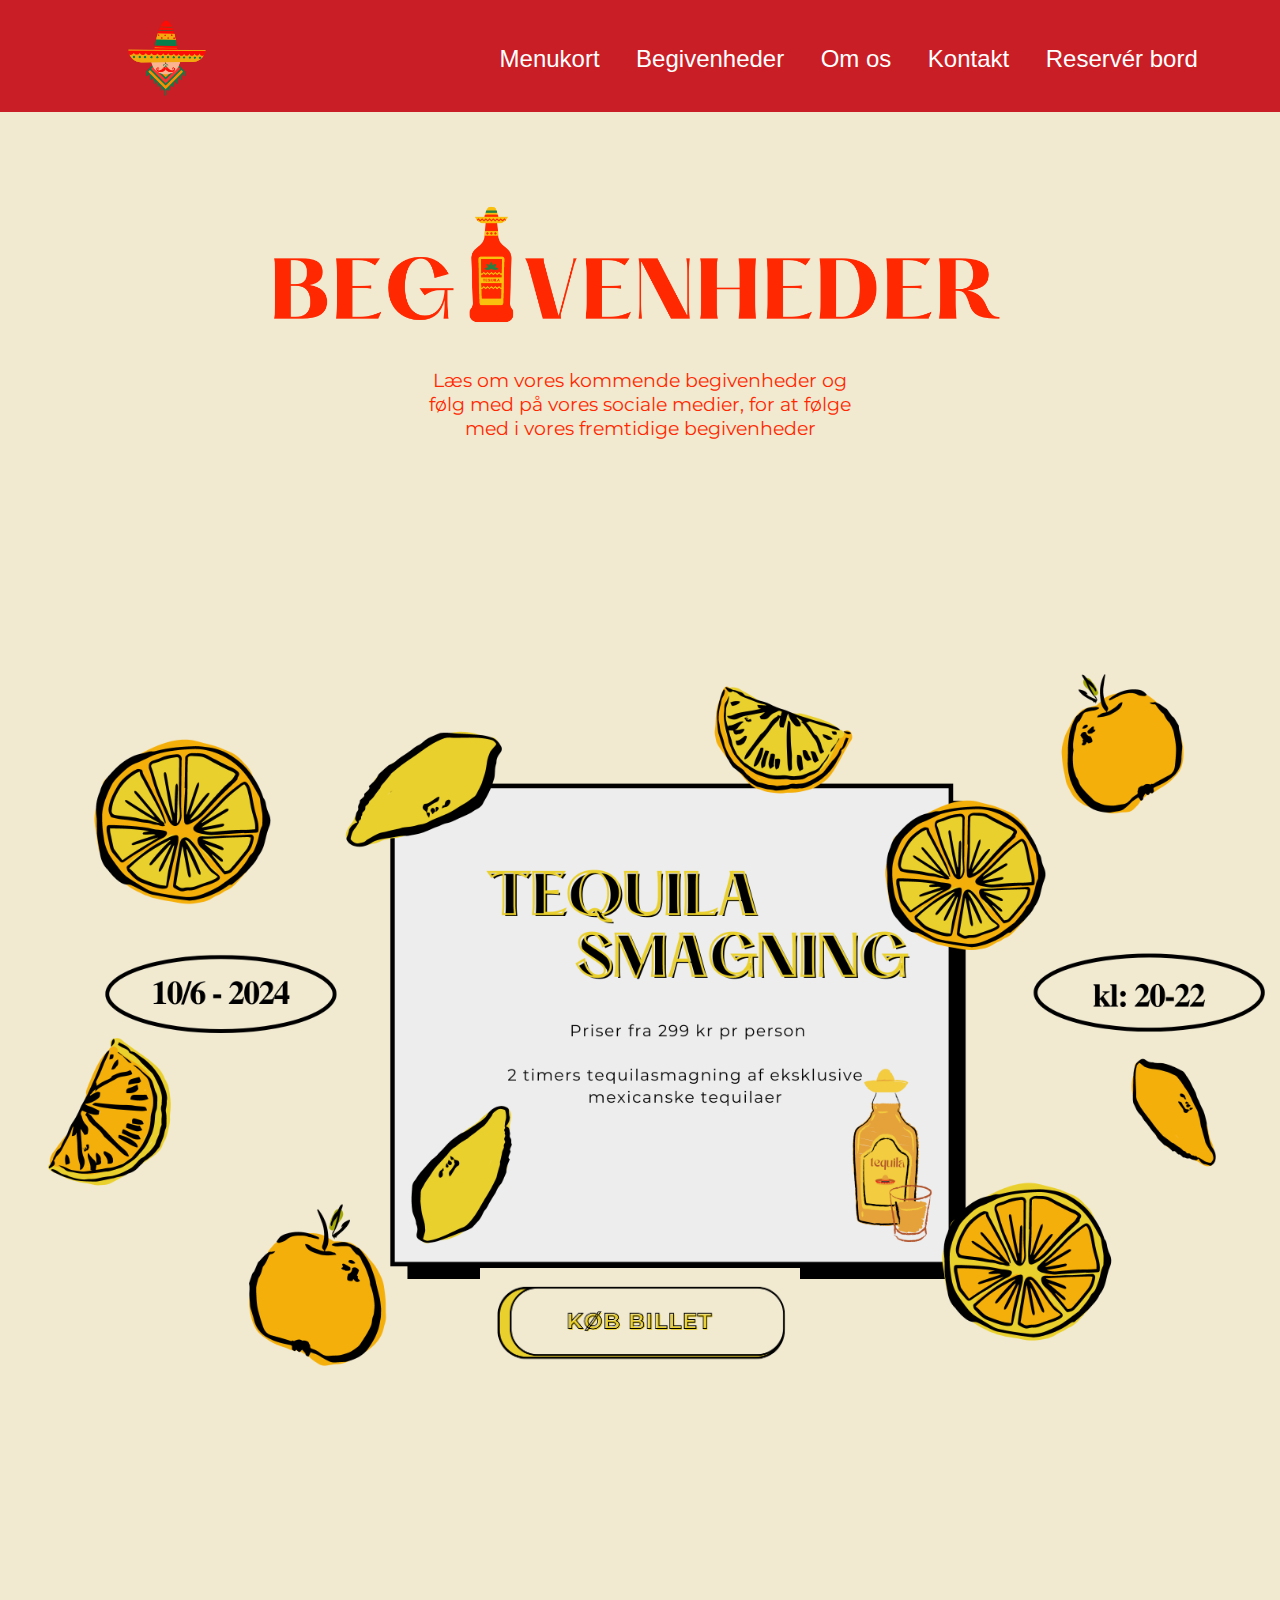
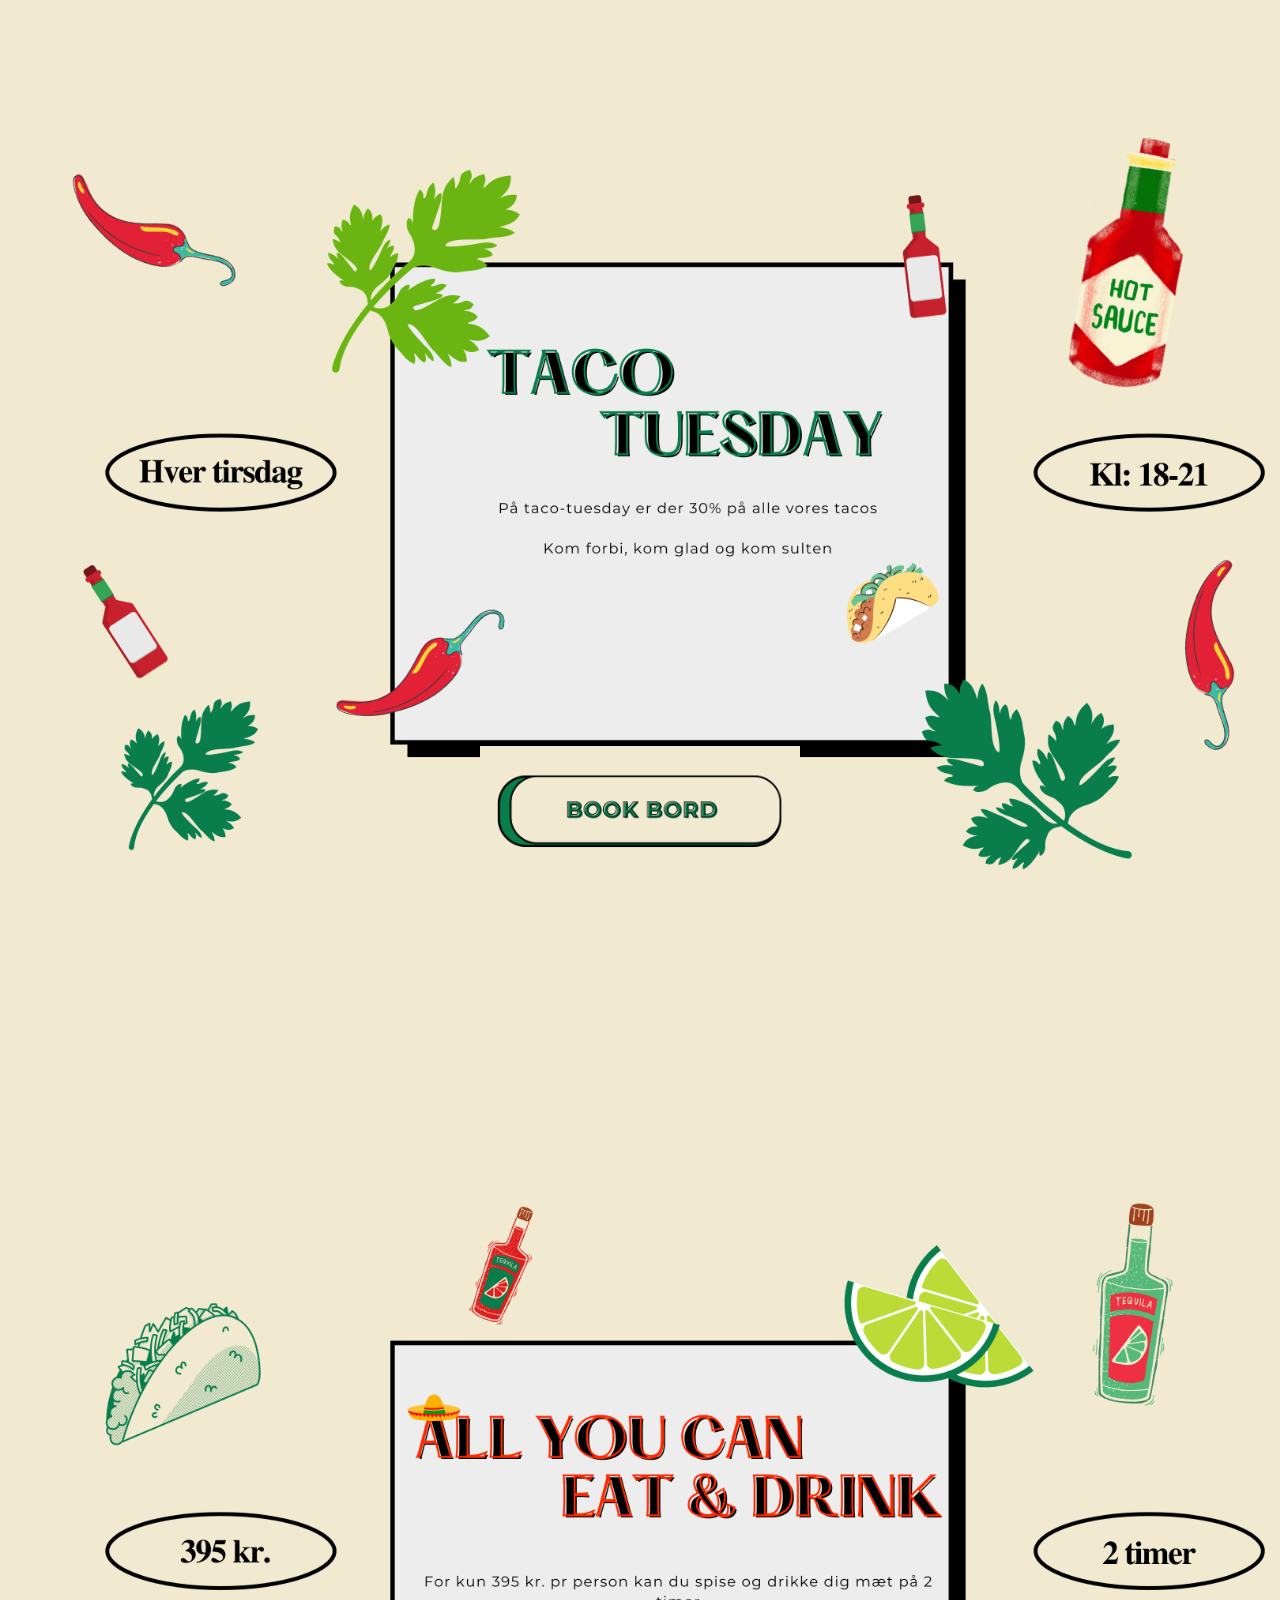
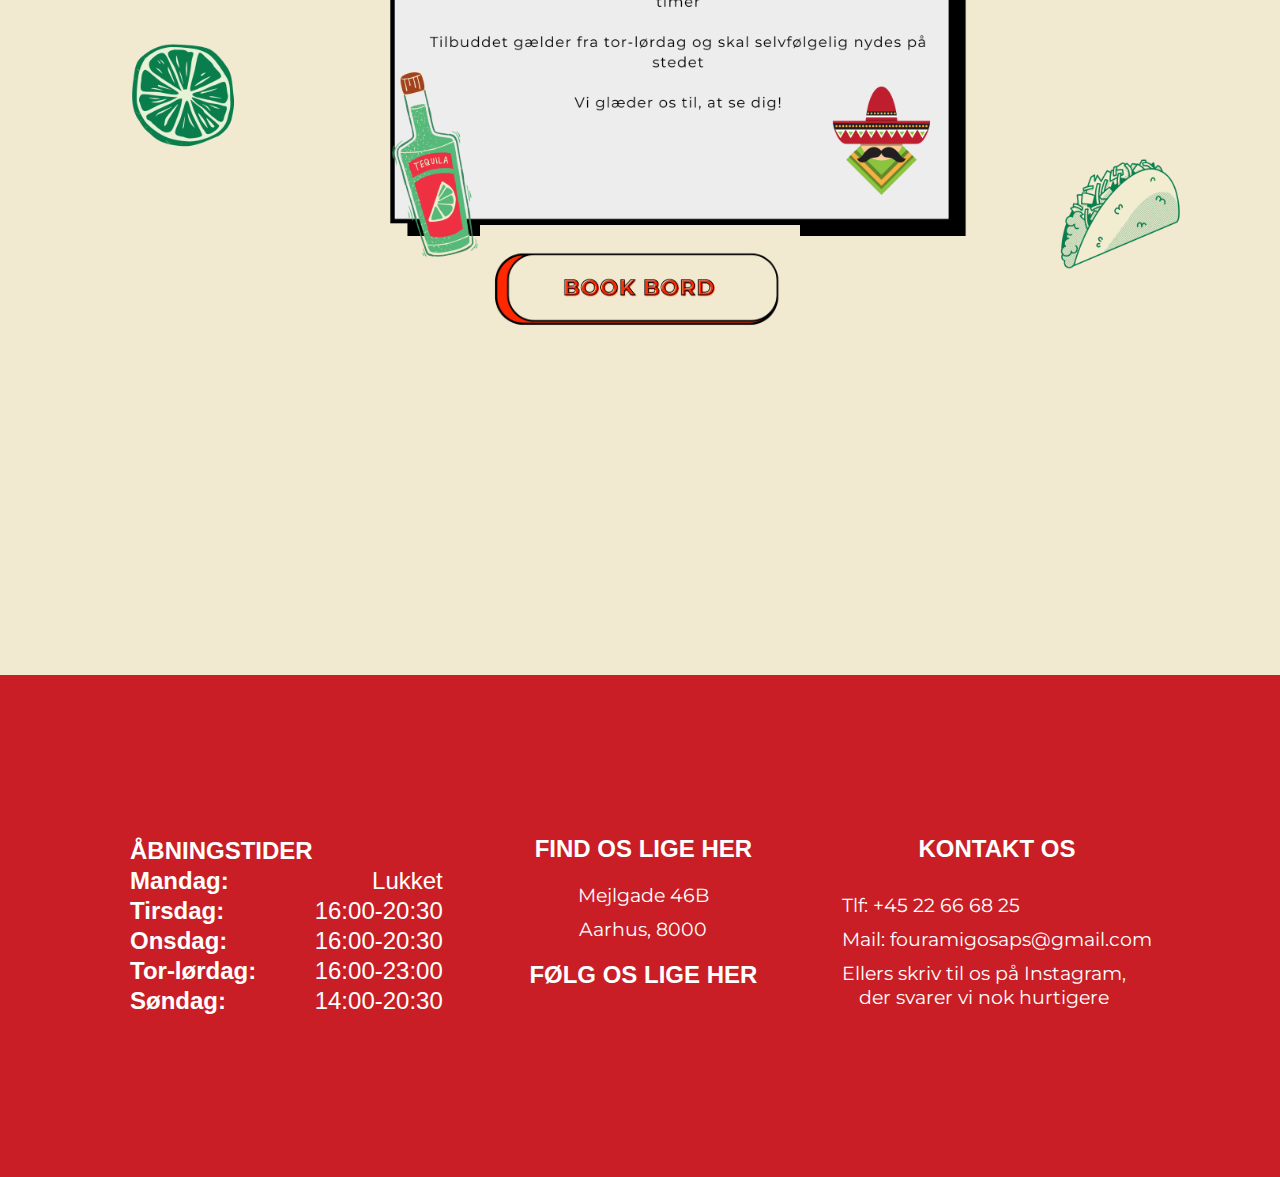
==== begivenheder.html @ 65863d52 "Om os" ====
<!DOCTYPE html>
<html lang="dk">
<head>
    <meta charset="UTF-8">
    <meta name="viewport" content="width=device-width, initial-scale=1.0">
    <title>Menukort</title>
    <link rel="preconnect" href="https://fonts.googleapis.com">
    <link rel="preconnect" href="https://fonts.gstatic.com" crossorigin>
    <link href="https://fonts.googleapis.com/css2?family=Montserrat:ital,wght@0,100..900;1,100..900&display=swap" rel="stylesheet">
    <link rel="stylesheet" href="https://cdnjs.cloudflare.com/ajax/libs/font-awesome/6.5.1/css/all.min.css" integrity="sha512-DTOQO9RWCH3ppGqcWaEA1BIZOC6xxalwEsw9c2QQeAIftl+Vegovlnee1c9QX4TctnWMn13TZye+giMm8e2LwA==" crossorigin="anonymous" referrerpolicy="no-referrer" />
    <link rel="stylesheet" href="css/style.css">
</head>
<body>
<header>
    <nav> 
        <a href="index.html" class="logo"><img src="img/elementer/logoamigo.webp" alt="logo"></a>
        <div class="menu">
            <ul>
                <li><a href="index.html">Hjem</a></li>
            <li><a href="menukort.html">Menukort</a></li>
            <li><a href="begivenheder.html">Begivenheder</a></li>
            <li><a href="omos.html">Om os</a></li>
            <li><a href="kontakt.html">Kontakt</a></li>
            <li><a href="reservérbord.html">Reservér bord</a></li>
            </ul>
        </div>
        <div class="ham-menu">
            <span></span>
            <span></span>
            <span></span>
        </div>
        <ul class="navbar-punkter">
            <li><a href="menukort.html">Menukort</a></li>
            <li><a href="begivenheder.html">Begivenheder</a></li>
            <li><a href="omos.html">Om os</a></li>
            <li><a href="menukort.html">Kontakt</a></li>
            <li><a href="reservérbord.html">Reservér bord</a></li>
        </ul>
    </nav>
</header>

<section>
    <img src="img/elementer/begivenhed.webp" alt="begivenheder" class="begivenheder">
    <h4>Læs om vores kommende begivenheder og følg med på vores sociale medier, for at følge med i vores fremtidige begivenheder</h4>
    <ul class="sociale-medier-begivenheder">
        <a href="#"><i class="fab fa-instagram"></i></a>
        <a href="#"><i class="fab fa-facebook"></i></a>
        <a href="#"><i class="fab fa-tiktok"></i></a>
    </ul>
    <figure class="events-boks">
    <img src="img/elementer/Four amigos/smagning.webp" alt="Tequila smagning" class="tequila-smagning">
    <a href="menukort.html">
        <img src="img/elementer/knapper/tequilaknap.png" alt="Tequila knap" class="tequila-knap">
    </a>
    <img src="img/elementer/Four amigos/tuesday.webp" alt="Taco tuesday" class="taco-tuesday">
    <a href="menukort.html">
        <img src="img/elementer/knapper/tacoknap.png" alt="Taco tuesday knap" class="taco-knap">
    </a>
    <img src="img/elementer/Four amigos/allyou.webp" alt="All you can eat" class="all-you-can-eat">
    <a href="menukort.html">
        <img src="img/elementer/knapper/eatknap.png" alt="All you can eat knap" class="eat-knap">
    </a>
    </figure>
    <script src="js/navbar.js"></script>
</section>
<footer>
    <table class="åbningstider">
        <th><h4 class="overskrift">ÅBNINGSTIDER</h4></th>
        <tr><th>Mandag:</th> <td>Lukket</td></tr>
        <tr><th>Tirsdag:</th> <td>16:00-20:30</td></tr>
        <tr><th>Onsdag:</th> <td>16:00-20:30</td></tr>
        <tr><th>Tor-lørdag:</th> <td>16:00-23:00</td></tr>
        <tr><th>Søndag:</th> <td>14:00-20:30</td></tr>
    </table>
    <div class="find-os-boks">
        <h4>FIND OS LIGE HER</h4>
        <ul>
            <li>Mejlgade 46B</li>
            <li>Aarhus, 8000</li>
        </ul>
        <h4 class="sociale-medier-h4">FØLG OS LIGE HER</h4>
        <ul class="sociale-medier">
            <a href="#"><i class="fab fa-instagram"></i></a>
            <a href="#"><i class="fab fa-facebook"></i></a>
            <a href="#"><i class="fab fa-tiktok"></i></a>
        </ul>
    </div>
    <div class="kontakt-boks">
        <h4>KONTAKT OS</h4>
        <ul class="kontakt">
            <li>Tlf: +45 22 66 68 25</li>
            <li>Mail: fouramigosaps@gmail.com</li>
            <li>Ellers skriv til os på Instagram,<br> der svarer vi nok hurtigere</li>
        </ul>
    </div>
</footer>
</body>
</html>
---- css/style.css ----
/* Grundregler i min css kode */
*{ 
    margin: 0;
    padding: 0;
    box-sizing: border-box;
    background-color: #f1ead1;
    font-family: sans-serif;
}

/* Styling af navbar */
/* Gør så navbaren kommer med ned på siden */
nav {
    position: fixed;
    top: 0;
    width: 100%;
    z-index: 1000;
    background-color: #c91e25;
    height: 7rem;
}
nav ul {
    display: flex;
    flex-direction: row;
    justify-content: flex-end;
    align-items: center;
    text-align: center;
    color: #ffffff;
    font-size: 1.5rem;
    padding-right: 5%;
    list-style-type: none;
    background-color: #c91e25;
}

/* Laver mellemrum mellem navpunkterne og sætter en effekt når man har sin mus på en af punkterne */
nav ul li {
    margin: 1.5%;
    margin-top: -2.5rem;
    cursor: pointer;
    background-color: #c91e25;
}

/* Fjerner streger under mine menupunkter, samt ændre farven på teksten */
nav ul li a {
    text-decoration: none;
    color: #ffffff;
    background-color: #c91e25;
}

/* Når man hover over navpunkterne bliver de større */ 
nav ul li:hover {
    transform: scale(1.2);
}

/* Fjerner streg under mit logo */
nav a {
    text-decoration: none;
}

/* Sætter billedet relativt så jeg kan rykke det på linje med min navbar */
nav a img {
    position: relative;
    top: 20px;
    margin-left: 10%;
    background-color: #c91e25;
    height: 5rem;
}

a.logo {
    background-color: #c91e25;
}

/* Gør så hamburger menuen ikke er synlig */
.ham-menu {
    display: none;
}

/* Gør så mine punkter i hamburgermenuen ikke er synlige */
.menu {
    display: none;
}

/* Menukort styling begynder her */ 
/* Main */
figure {
    display: flex;
    justify-content: center;
    align-items: center;
    text-align: center;
    padding-top: 10rem;
}

figure img {
    height: 15rem;
}

main {
    padding-bottom: 15rem;
}

main h3 {
    color: #ff2800;
    font-weight: bold;
    display: flex;
    align-items: center;
    text-align: center;
    justify-content: center;
    font-size: 1.5rem;  
    margin-top: 5rem;  
    font-family: "Montserrat", sans-serif;
}

main ul {
    display: flex;
    flex-direction: column;
    align-items: stretch;
    justify-content: center;
    text-align: center;
    list-style-type: none;
    color: #ff2800;
    margin-top: 1.25rem;
    font-size: 1.2rem;
    font-family: "Montserrat", sans-serif;
}

main ul li {
    margin-top: 1.25rem;
}

main h4 {
    color: #ff2800;
    display: flex;
    align-items: center;
    text-align: center;
    justify-content: center;
    font-size: 1.2rem;  
    width: 24%;
    margin-left: 38%;
    margin-right: 38%;
    margin-top: 2rem;
    font-family: "Montserrat", sans-serif;
    font-weight: normal;
}

li {
    font-family: "Montserrat", sans-serif;
}

.taco-hat {
    margin-top: -5rem;
}
.taco-hat img {
    height: 10rem;
}


/* Styling af begivenhed */ 

section {
    display: flex;
    flex-direction: column;
    justify-content: center;
    align-items: center;
    text-align: center;
    padding-top: 10rem;
}

.events-boks {
    display: flex;
    flex-direction: column;
}
section img {
    height: 15rem;
}

section figure img {
    height: auto;
    width: 100%;
}

.taco-tuesday {
    padding-top: 20rem;
}

.all-you-can-eat {
    padding-top: 20rem;
    padding-bottom: 10rem;
}

section h4 {
    color: #ff2800;
    display: flex;
    align-items: center;
    text-align: center;
    justify-content: center;
    font-size: 1.2rem;  
    width: 34%;
    margin-left: 33%;
    margin-right: 33%;
    margin-top: -2rem;
    font-family: "Montserrat", sans-serif;
    font-weight: normal;
}

.sociale-medier-begivenheder {
    display: flex;
    flex-direction: row;
    justify-content: space-evenly;
}

.sociale-medier-begivenheder i {
    font-size: 2rem;
    cursor: pointer;
    background-color: #f1ead1;
    margin: 1rem;
    color: #c91e25;
}

.sociale-medier-begivenheder i:hover {
    transform: scale(1.5);
}

.sociale-medier-h4 {
    margin-top: 20px;
}

img.tequila-knap {
    display: flex;
    justify-content: center;
    align-items: center;
    text-align: center;
    transition: 0.3s ease;
    width: 25vw;
    margin-top: -8rem;
}

img.tequila-knap:hover {
    transform: scale(1.1)
}

img.taco-knap {
    display: flex;
    justify-content: center;
    align-items: center;
    text-align: center;
    transition: 0.3s ease;
    width: 25vw;
    margin-top: -8rem;
}

img.taco-knap:hover {
    transform: scale(1.1)
}

img.eat-knap {  
    display: flex;
    justify-content: center;
    align-items: center;
    text-align: center;
    transition: 0.3s ease;
    width: 25vw;
    margin-top: -18rem;
    margin-bottom: 20rem;
}

img.eat-knap:hover {
    transform: scale(1.1)
}

/* Styling af Om os */ 

.om-os-billeder {
    display: flex;
    flex-direction: column;
    justify-content: center;
    align-items: center;
    text-align: center;
}

img.om-os-billeder {
    margin-top: 20rem;
    height: 15rem;
}

.personerne {
    padding-top: 5rem;
    width: 100%;
    height: auto;
}

.boks1-container {
    display: flex;
    align-items: flex-start;
    margin-left: 20%;
    margin-right: 20%;
    padding-top: 20rem;
    padding-bottom: 5rem;
}

.benjamin-illustration {
    width: 20rem;
    margin-right: 30%;
}

.content-right {
    display: flex;
    flex-direction: column;
}

.boks1 {
    display: flex;
    align-items: center;
    gap: 1rem;
}

.boks1 img {
    width: 5rem;
}

.tekst-under {
    margin-top: 10px;
}

.boks1-container h3 {
        color: #ff2800;
        font-weight: bold;
        font-size: 1.5rem;  
        font-family: "Montserrat", sans-serif;
}

.boks1-container p {
        color: #ff2800;
        font-size: 1.2rem;  
        font-family: "Montserrat", sans-serif;
        font-weight: normal;
}

.boks2-container {
    display: flex;
    align-items: flex-start;
    margin-left: 20%;
    margin-right: 20%;
    padding-top: 10rem;
    padding-bottom: 5rem;
}

.nikolaj-illustration {
    width: 20rem;
}

.content-left {
    display: flex;
    flex-direction: column;
}

.boks2 {
    display: flex;
    align-items: center;
    gap: 1rem;
}

.boks2 img {
    width: 5rem;
}

.tekst-under2 {
    margin-top: 10px;

}

.boks2-container h3 {
        color: #ff2800;
        font-weight: bold;
        font-size: 1.5rem;  
        font-family: "Montserrat", sans-serif;
}

.boks2-container p {
        color: #ff2800;
        font-size: 1.2rem;  
        font-family: "Montserrat", sans-serif;
        font-weight: normal;
}

.boks3-container {
    display: flex;
    align-items: flex-start;
    margin-left: 20%;
    margin-right: 20%;
    padding-top: 10rem;
    padding-bottom: 5rem;
}

.william-illustration {
    width: 20rem;
    margin-right: 30%;
}

.content-right {
    display: flex;
    flex-direction: column;
}

.boks3 {
    display: flex;
    align-items: center;
    gap: 1rem;
}

.boks3 img {
    width: 5rem;
}

.tekst-under2 {
    margin-top: 10px;
}

.boks3-container h3 {
        color: #ff2800;
        font-weight: bold;
        font-size: 1.5rem;  
        font-family: "Montserrat", sans-serif;
}

.boks3-container p {
        color: #ff2800;
        font-size: 1.2rem;  
        font-family: "Montserrat", sans-serif;
        font-weight: normal;
}



/* Styling af footer */ 
footer {
    background-color: #c91e25;
    display: flex;
    flex-direction: row;
    justify-content: space-between;
    align-items: top;
    text-align: center;
    color: #ffffff;
    font-family: "Montserrat", sans-serif;
    padding-top: 10rem;
    padding-bottom: 10rem;
}

footer h4 {
    font-size: 1.5rem;
    background-color: #c91e25;
}

footer ul {
    font-size: 1.2rem;
    margin-top: 20px;
    background-color: #c91e25;
}

footer ul li {
    margin-top: 10px;
    list-style-type: none;
    background-color: #c91e25;
}

.sociale-medier {
    display: flex;
    flex-direction: row;
    justify-content: space-evenly;
}

.sociale-medier i {
    font-size: 2rem;
    cursor: pointer;
    background-color: #c91e25;
    color: #ffffff;
}

.sociale-medier i:hover {
    transform: scale(1.5);
}

.sociale-medier-h4 {
    margin-top: 20px;
}

.kontakt {
    display: flex;
    flex-direction: column;
    align-items: start;
}

.åbningstider table {
    display: flex;
    justify-content: center;
    align-items: center;
    flex-direction: column;
    width: 50%;
}


.åbningstider th {
    text-align: left;
    font-size: 1.5rem;
    background-color: #c91e25;
}

.åbningstider td {
    text-align: right;
    font-size: 1.5rem;
    background-color: #c91e25;
}

table.åbningstider {
    background-color: #c91e25;
    margin-left: 10%;
}

div.kontakt-boks {
    background-color: #c91e25;
    margin-right: 10%;
}

div.find-os-boks {
    background-color: #c91e25;
}



/* Breakpoint for skærmstørrelse. Som har målene 395px til 1024px */ 
/* Dermed gælder disse ændringer kun indenfor målene 395px til 1024px */ 
@media screen and (min-width: 395px) and (max-width: 1024px) {
    /* Styling af navbar */ 

    /* Gør så mine oprindelig navbar punkter forsvinder */
    .navbar-punkter {
        display: none;
    }

    /* Gør min hamburger menu synlig i mindre skærmstørrelse */
    .ham-menu {
        display: block;
    }
    
    /* Får mine andre navbar punkter frem */
    .menu {
        display: block;
    }

    /* Sætter punkterne i min hamburger menu til display flex */
    nav ul {
        display: flex;
        flex-direction: column;
        justify-content: center;
        align-items: center;
        text-align: center;
        margin-top: 100px;
    }

    /* Styling af punkterne i min navbar */
    nav ul li {
        background-color: #f1ead1;
        margin-top: 30px;
        color: #c91e25;
    }

    /* Styling af boksen der kommer ind */ 
    .menu {
        background-color: #c91e25;
        height: 100vh;
        width: 100%;
        max-width: 1024px;
        position: fixed;
        right: -1024px;
        font-size: 3rem;
        transition: .3s ease;
    }
    
    .menu.active {
        right: 0;
    }
    
    /* Styling af stregerne i min hamburger-menu */
    .ham-menu {
        height: 3rem;
        width: 3rem;
        margin-left: 85%;
        position: relative;
        background-color: #c91e25;
        margin-top: -3rem;
    }
    

    .ham-menu span {
        height: 5px;
        width: 100%;
        background-color: #ffffff;
        border-radius: 25px;
        position: absolute;
        top: 50%;
        left: 50%;
        transform: translate(-50%, -50%);
        transition: .3s ease;
    }
    
    /* Styling af min øverste streg */
    .ham-menu span:nth-child(1) {
        top: 25%;
    }
    /* Styling af nederste streg */
    .ham-menu span:nth-child(3) {
        top: 75%;
    }
    
    /* Sætter effekt på min øverste så den roterer når der bliver klikket på burgermenuen */
    .ham-menu.active span:nth-child(1) {
        top: 50%;
        transform: translate(-50%, -50%) rotate(45deg);
    }

    /* Fjerner min streg 2 når burgermenuen bliver klikket på */
    .ham-menu.active span:nth-child(2) {
        opacity: 0;
    }

    /* Sætter effekt på min øverste så den roterer når der bliver klikket på burgermenuen */
    .ham-menu.active span:nth-child(3) {
        top: 50%;
        transform: translate(-50%, -50%) rotate(-45deg);
    }

    /* Styling af main */ 

    main h4 {
        color: #ff2800;
        display: flex;
        align-items: center;
        text-align: center;
        justify-content: center;
        font-size: 1.2rem;  
        width: 85%;
        margin-left: 10%;
        margin-right: 10%;
        margin-top: 2rem;
    }

    /* Styling af begivenheder */ 
    img.tequila-knap {
        display: flex;
        justify-content: center;
        align-items: center;
        text-align: center;
        transition: 0.3s ease;
        width: 30vw;
        margin-top: -1.5rem
    }

    img.taco-knap {
        display: flex;
        justify-content: center;
        align-items: center;
        text-align: center;
        transition: 0.3s ease;
        width: 30vw;
        margin-top: -1.5rem;
    }

    img.eat-knap {  
        display: flex;
        justify-content: center;
        align-items: center;
        text-align: center;
        transition: 0.3s ease;
        width: 30vw;
        margin-top: -11.5rem;
        margin-bottom: 10rem;
    }


    /* Styling af Om os */
    .boks1-container {
        flex-direction: column;
        align-items: center;
    }

    .benjamin-illustration {
        margin-right: 0;
    }

    .content-right {
        align-items: center;
        text-align: center;
    }

    .boks1-container p {
        width: 100%;
    }





    .boks2-container {
        flex-direction: column-reverse;
        align-items: center;
    }

    .nikolaj-illustration {
        margin-right: 0;
    }

    .content-left {
        align-items: center;
        text-align: center;
    }

    .boks2-container p {
        width: 100%;
    }

    /* Styling af footer */ 
    /* Sætter mine footer i flex direction column fremfor row. Så de bliver vidst nedad */
    footer {
        display: flex;
        flex-direction: column;
        justify-content: center;
        text-align: center;
        align-items: center;
        width: 100%;
    }

    footer ul {
        margin-top: 0.8rem;
    }

    footer ul li {
        margin-top: 0.8rem;
    }

    footer h4 {
        margin-top: 5rem;
    }
}

@media screen and (min-width: 425px) and (max-width: 768px) {
    section img {
        height: 6rem;
    }
}


@media screen and (min-width: 395px) and (max-width: 425px) {


    figure img {
        height: 10rem;
    }

    section img {
        height: 7rem;
    }

    section h4 {
        width: 85%;
        margin-left: 10%;
        margin-right: 10%;
    }

    /* Styling af om os */
    .om-os-overskrift {
        height: 8rem;
    }

    .benjamin-illustration {
        height: 15rem;
        width: auto;
    }

    .nikolaj-illustration {
        height: 15rem;
        width: auto;
    }

    .william-illustration {
        height: 15rem;
        width: auto;
    }
}
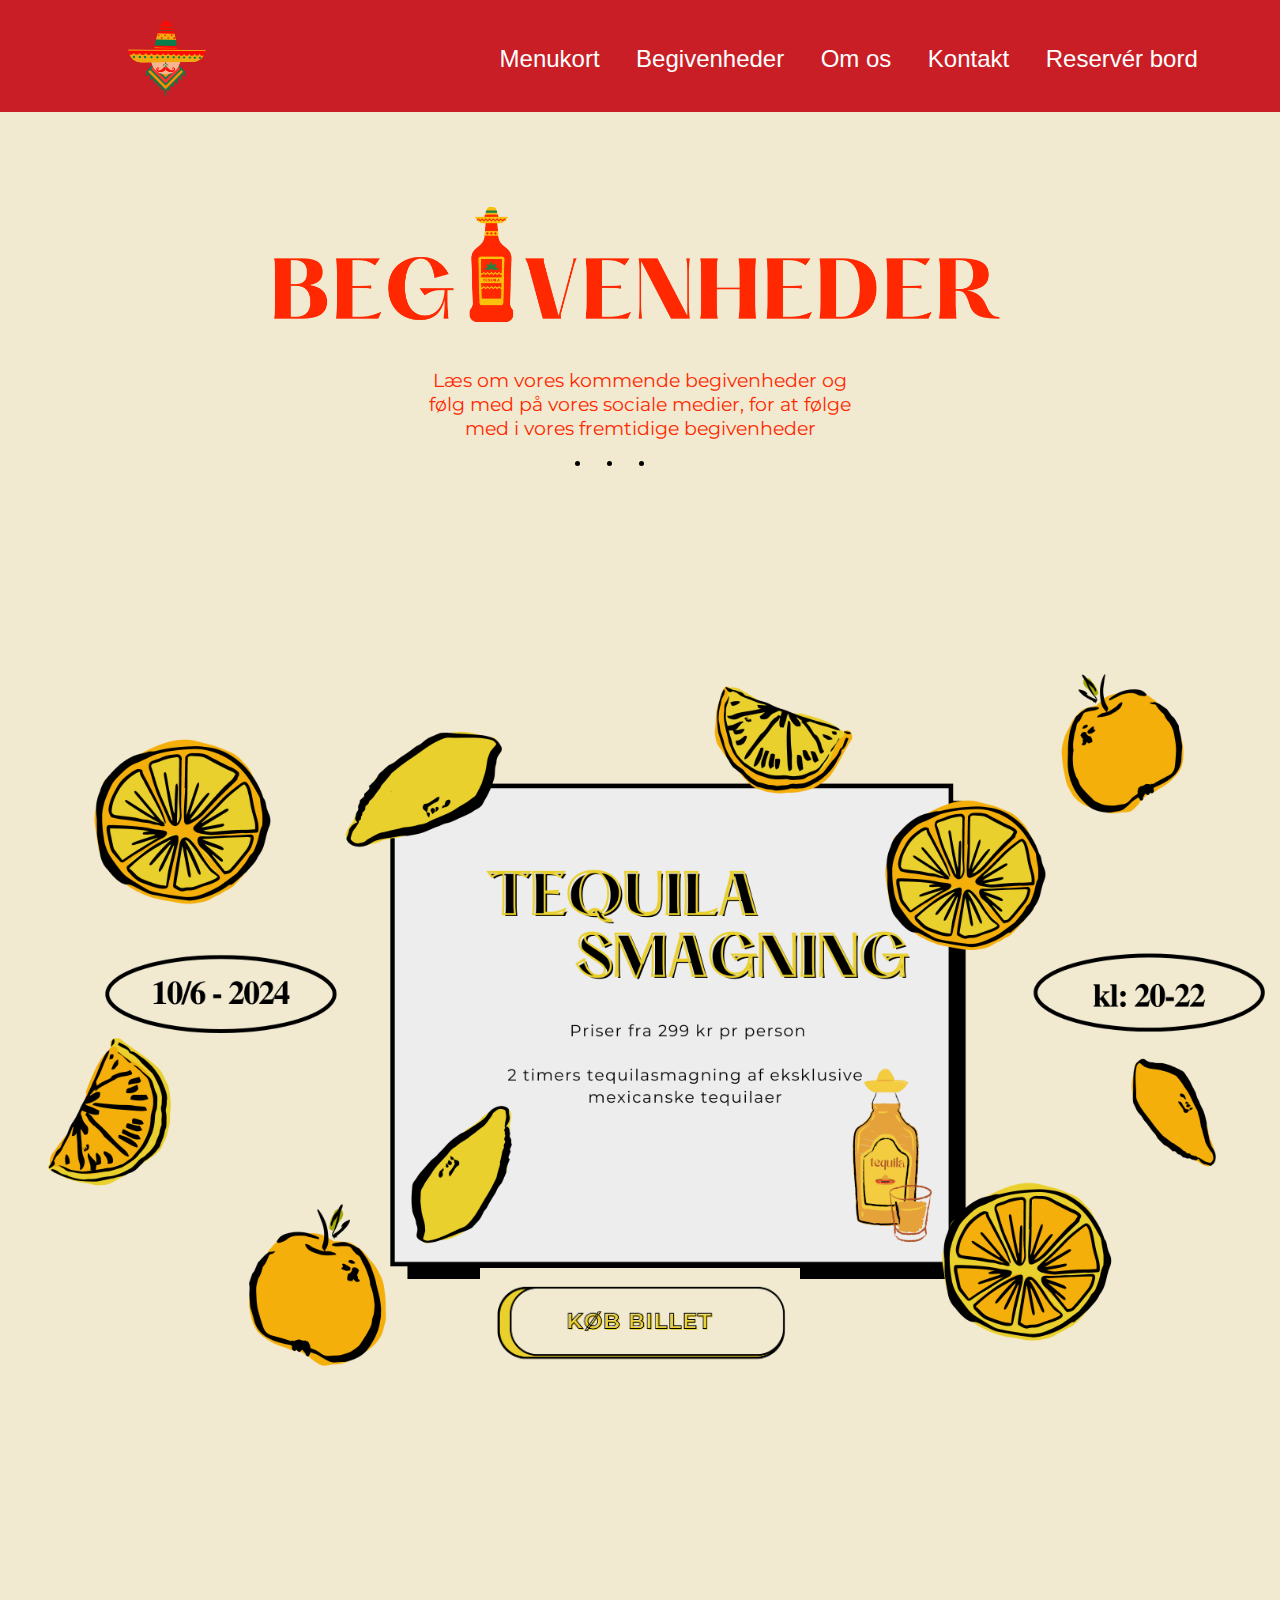
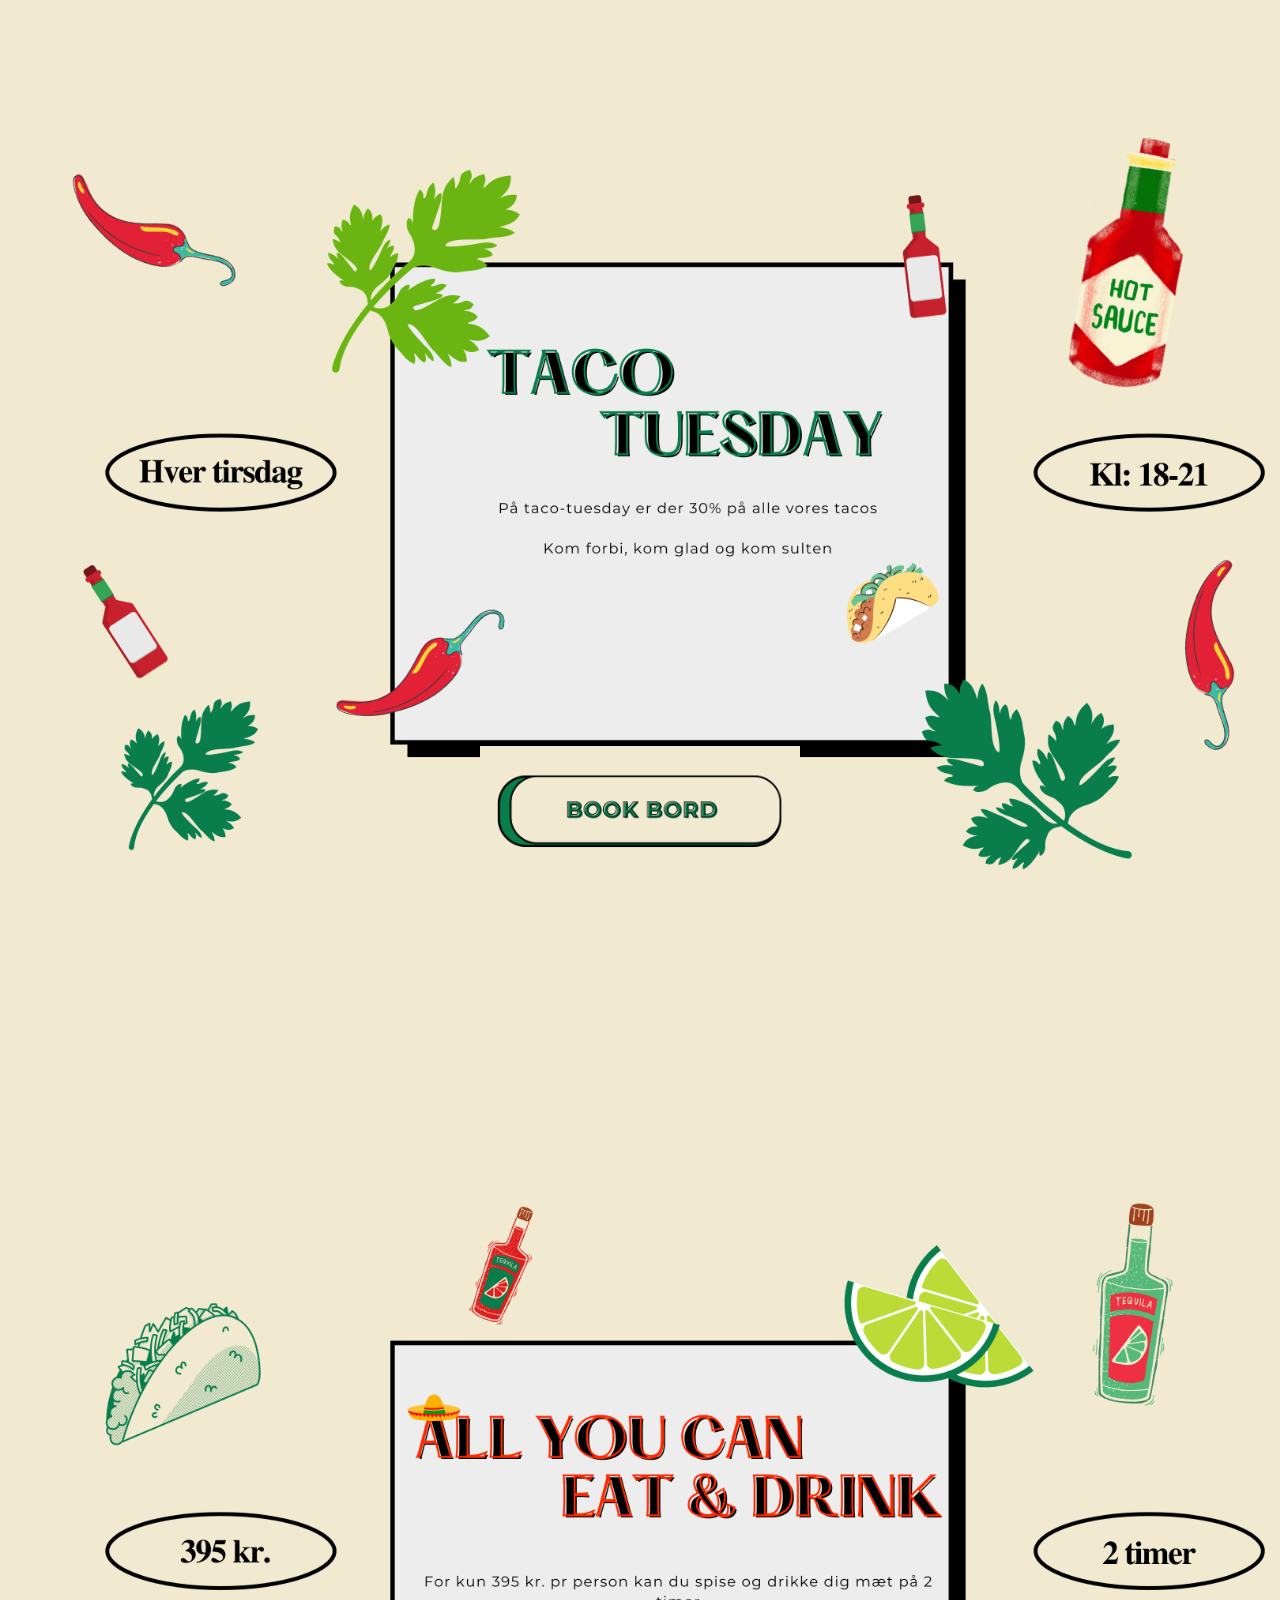
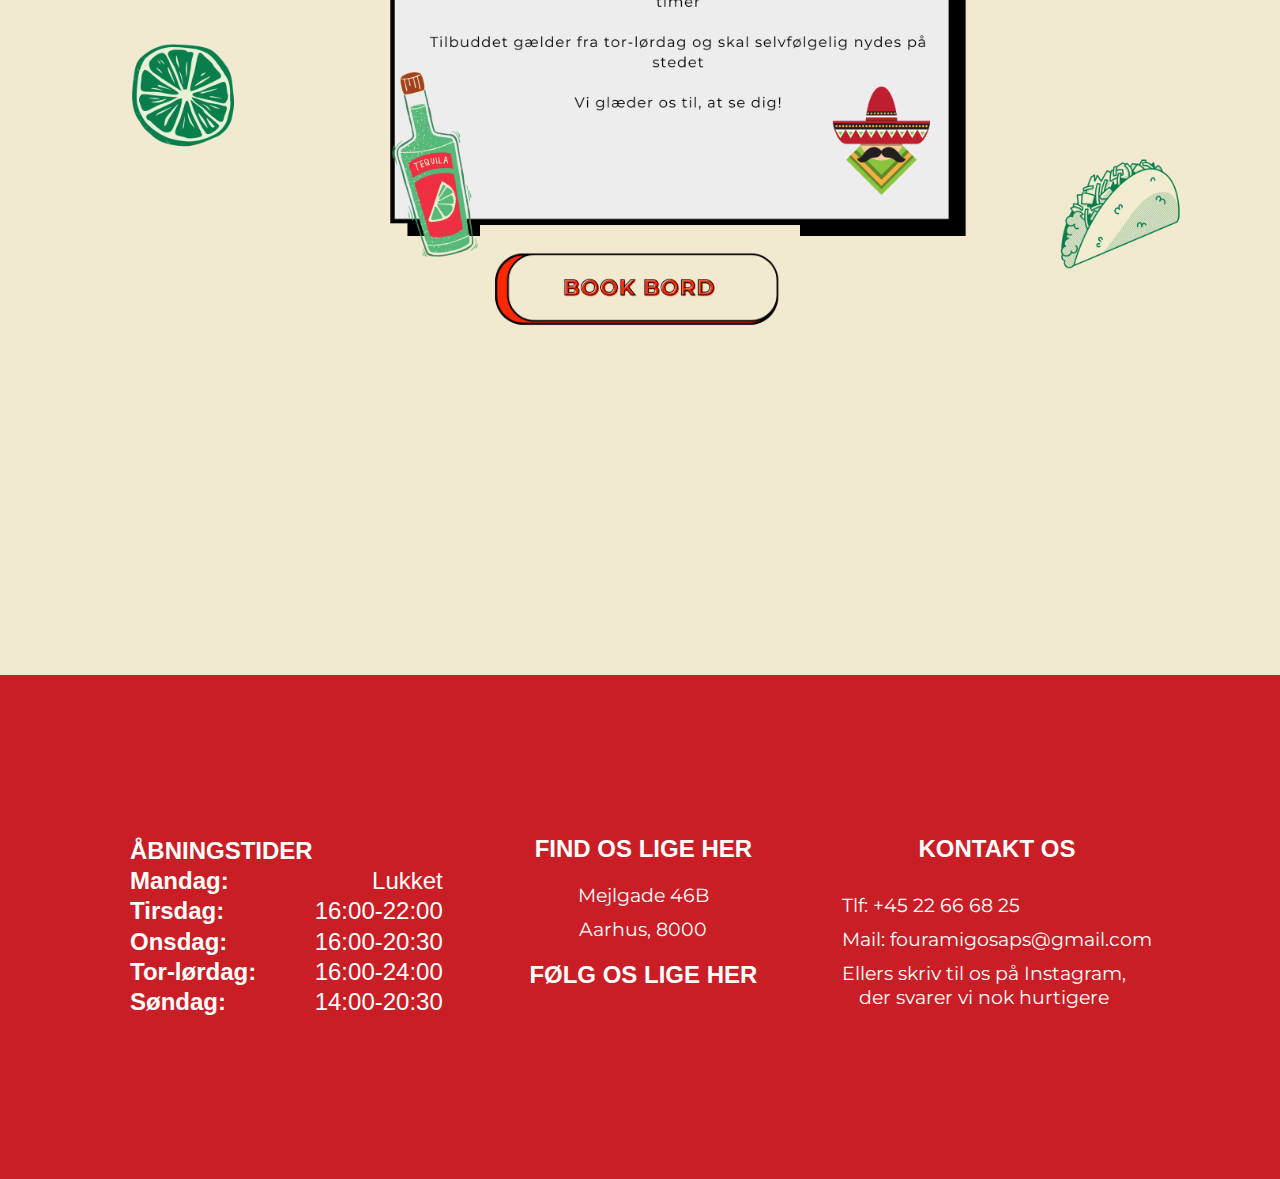
==== commit de231dd0: "Notater" ====
--- a/begivenheder.html
+++ b/begivenheder.html
@@ -1,5 +1,5 @@
 <!DOCTYPE html>
-<html lang="dk">
+<html lang="da">
 <head>
     <meta charset="UTF-8">
     <meta name="viewport" content="width=device-width, initial-scale=1.0">
@@ -20,7 +20,7 @@
             <li><a href="menukort.html">Menukort</a></li>
             <li><a href="begivenheder.html">Begivenheder</a></li>
             <li><a href="omos.html">Om os</a></li>
-            <li><a href="kontakt.html">Kontakt</a></li>
+            <li><a href="#kontakt">Kontakt</a></li>
             <li><a href="reservérbord.html">Reservér bord</a></li>
             </ul>
         </div>
@@ -33,7 +33,7 @@
             <li><a href="menukort.html">Menukort</a></li>
             <li><a href="begivenheder.html">Begivenheder</a></li>
             <li><a href="omos.html">Om os</a></li>
-            <li><a href="menukort.html">Kontakt</a></li>
+            <li><a href="#kontakt">Kontakt</a></li>
             <li><a href="reservérbord.html">Reservér bord</a></li>
         </ul>
     </nav>
@@ -43,33 +43,35 @@
     <img src="img/elementer/begivenhed.webp" alt="begivenheder" class="begivenheder">
     <h4>Læs om vores kommende begivenheder og følg med på vores sociale medier, for at følge med i vores fremtidige begivenheder</h4>
     <ul class="sociale-medier-begivenheder">
-        <a href="#"><i class="fab fa-instagram"></i></a>
-        <a href="#"><i class="fab fa-facebook"></i></a>
-        <a href="#"><i class="fab fa-tiktok"></i></a>
+        <li><a href="#"><i class="fab fa-instagram"></i></a></li>
+        <li><a href="#"><i class="fab fa-facebook"></i></a></li>
+        <li><a href="#"><i class="fab fa-tiktok"></i></a></li>
     </ul>
     <figure class="events-boks">
-    <img src="img/elementer/Four amigos/smagning.webp" alt="Tequila smagning" class="tequila-smagning">
+    <img src="img/begivenheder/smagning.webp" alt="Tequila smagning" class="tequila-smagning">
     <a href="menukort.html">
-        <img src="img/elementer/knapper/tequilaknap.png" alt="Tequila knap" class="tequila-knap">
+        <img src="img/knapper/tequilaknap.png" alt="Tequila knap" class="tequila-knap">
     </a>
-    <img src="img/elementer/Four amigos/tuesday.webp" alt="Taco tuesday" class="taco-tuesday">
+    <img src="img/begivenheder/tuesday.webp" alt="Taco tuesday" class="taco-tuesday">
     <a href="menukort.html">
-        <img src="img/elementer/knapper/tacoknap.png" alt="Taco tuesday knap" class="taco-knap">
+        <img src="img/knapper/tacoknap.png" alt="Taco tuesday knap" class="taco-knap">
     </a>
-    <img src="img/elementer/Four amigos/allyou.webp" alt="All you can eat" class="all-you-can-eat">
+    <img src="img/begivenheder/allyou.webp" alt="All you can eat" class="all-you-can-eat">
     <a href="menukort.html">
-        <img src="img/elementer/knapper/eatknap.png" alt="All you can eat knap" class="eat-knap">
+        <img src="img/knapper/eatknap.png" alt="All you can eat knap" class="eat-knap">
     </a>
     </figure>
     <script src="js/navbar.js"></script>
 </section>
-<footer>
+<footer id="kontakt">
     <table class="åbningstider">
-        <th><h4 class="overskrift">ÅBNINGSTIDER</h4></th>
+        <tr>
+        <th class="overskrift">ÅBNINGSTIDER</th>
+        </tr>
         <tr><th>Mandag:</th> <td>Lukket</td></tr>
-        <tr><th>Tirsdag:</th> <td>16:00-20:30</td></tr>
+        <tr><th>Tirsdag:</th> <td>16:00-22:00</td></tr>
         <tr><th>Onsdag:</th> <td>16:00-20:30</td></tr>
-        <tr><th>Tor-lørdag:</th> <td>16:00-23:00</td></tr>
+        <tr><th>Tor-lørdag:</th> <td>16:00-24:00</td></tr>
         <tr><th>Søndag:</th> <td>14:00-20:30</td></tr>
     </table>
     <div class="find-os-boks">
@@ -80,9 +82,9 @@
         </ul>
         <h4 class="sociale-medier-h4">FØLG OS LIGE HER</h4>
         <ul class="sociale-medier">
-            <a href="#"><i class="fab fa-instagram"></i></a>
-            <a href="#"><i class="fab fa-facebook"></i></a>
-            <a href="#"><i class="fab fa-tiktok"></i></a>
+           <li><a href="#"><i class="fab fa-instagram"></i></a></li>
+            <li><a href="#"><i class="fab fa-facebook"></i></a></li>
+            <li><a href="#"><i class="fab fa-tiktok"></i></a></li>
         </ul>
     </div>
     <div class="kontakt-boks">
--- a/css/style.css
+++ b/css/style.css
@@ -17,6 +17,8 @@
     background-color: #c91e25;
     height: 7rem;
 }
+
+/* Sætter mine nav ul i display flex, samt row */ 
 nav ul {
     display: flex;
     flex-direction: row;
@@ -88,14 +90,17 @@
     padding-top: 10rem;
 }
 
+/* Ændre Menukort billede størrelse */ 
 figure img {
     height: 15rem;
 }
 
+/* Sætter padding-bottom så der kommer mellemrum mellem tingene */ 
 main {
     padding-bottom: 15rem;
 }
 
+/* Styler mine main h3, samt sætter dem i display flex */ 
 main h3 {
     color: #ff2800;
     font-weight: bold;
@@ -108,6 +113,7 @@
     font-family: "Montserrat", sans-serif;
 }
 
+/* Styler mine main ul, samt sætter dem i display flex */ 
 main ul {
     display: flex;
     flex-direction: column;
@@ -121,10 +127,13 @@
     font-family: "Montserrat", sans-serif;
 }
 
+/* Putter margin top så der kommer mellemrum mellem tekst */
 main ul li {
     margin-top: 1.25rem;
 }
 
+
+/* Styler mine main h4, samt sætter dem i display flex */ 
 main h4 {
     color: #ff2800;
     display: flex;
@@ -144,9 +153,12 @@
     font-family: "Montserrat", sans-serif;
 }
 
+/* Putter margin-top så den kommer tættere på teksten ovenover */
 .taco-hat {
     margin-top: -5rem;
 }
+
+/* Ændre størrelsen på taco hatten */
 .taco-hat img {
     height: 10rem;
 }
@@ -154,6 +166,7 @@
 
 /* Styling af begivenhed */ 
 
+/* Sætter min section i display flex */ 
 section {
     display: flex;
     flex-direction: column;
@@ -163,28 +176,35 @@
     padding-top: 10rem;
 }
 
+/* sætter evenboks i flex */
 .events-boks {
     display: flex;
     flex-direction: column;
 }
+
+/* Æmndre section img's størrelse */
 section img {
     height: 15rem;
 }
 
+/* Sætter bredden til at være 100% så den fylder helt ud til siden */
 section figure img {
     height: auto;
     width: 100%;
 }
 
+/* Sætter padding top, så der kommer afstand mellem elementerne */ 
 .taco-tuesday {
     padding-top: 20rem;
 }
 
+/* Samme som over */
 .all-you-can-eat {
     padding-top: 20rem;
     padding-bottom: 10rem;
 }
 
+/* Styler mine section h4, samt sætter dem i display flex */ 
 section h4 {
     color: #ff2800;
     display: flex;
@@ -200,12 +220,14 @@
     font-weight: normal;
 }
 
+/* Styler mine sociale medier ikoner, så de kommer i flex row direction */ 
 .sociale-medier-begivenheder {
     display: flex;
     flex-direction: row;
     justify-content: space-evenly;
 }
 
+/* Styler ikonerne, samt giver effekt når man holder over dem */
 .sociale-medier-begivenheder i {
     font-size: 2rem;
     cursor: pointer;
@@ -214,14 +236,17 @@
     color: #c91e25;
 }
 
+/* Gør så de bliver større når man holder over ikonerne */
 .sociale-medier-begivenheder i:hover {
     transform: scale(1.5);
 }
 
+/* Sætter margin-top så de får lidt afstand til teksten over */
 .sociale-medier-h4 {
     margin-top: 20px;
 }
 
+/* Sætter knappen i flexbox, samt tilføjer effekt når man holder over dem */
 img.tequila-knap {
     display: flex;
     justify-content: center;
@@ -232,10 +257,12 @@
     margin-top: -8rem;
 }
 
+/* Gør så knappen bliver større når man holder over den */
 img.tequila-knap:hover {
     transform: scale(1.1)
 }
 
+/* Samme som første knap */
 img.taco-knap {
     display: flex;
     justify-content: center;
@@ -246,10 +273,12 @@
     margin-top: -8rem;
 }
 
+/* Samme som første knap */
 img.taco-knap:hover {
     transform: scale(1.1)
 }
 
+/* Samme som første knap */
 img.eat-knap {  
     display: flex;
     justify-content: center;
@@ -261,12 +290,13 @@
     margin-bottom: 20rem;
 }
 
+/* Samme som første knap */
 img.eat-knap:hover {
     transform: scale(1.1)
 }
 
 /* Styling af Om os */ 
-
+/* Sætter om os billederne i flexbox */
 .om-os-billeder {
     display: flex;
     flex-direction: column;
@@ -275,17 +305,20 @@
     text-align: center;
 }
 
+/* Ændre størrelsen på billerne, samt sætter giver dem padding top, så de får mere afstand til elementerne over dem */
 img.om-os-billeder {
     margin-top: 20rem;
     height: 15rem;
 }
 
+/* Gør så billedet af personerne strækker sig til hele 100% af bredden. Samt giver padding top */
 .personerne {
     padding-top: 5rem;
     width: 100%;
     height: auto;
 }
 
+/* Sætter i flexbox, samt ændre margin og padding */
 .boks1-container {
     display: flex;
     align-items: flex-start;
@@ -295,30 +328,36 @@
     padding-bottom: 5rem;
 }
 
+/* Ændre størrelsen på illustrationen af manden */
 .benjamin-illustration {
     width: 20rem;
     margin-right: 30%;
 }
 
+/* Sætter teksten og det til højre i flexbox */
 .content-right {
     display: flex;
     flex-direction: column;
 }
 
+/* Sætter boks1 i flexbox */
 .boks1 {
     display: flex;
     align-items: center;
     gap: 1rem;
 }
 
+/* Ændre størrelsen på det lille billede */
 .boks1 img {
     width: 5rem;
 }
 
+/* Sætter afstand mellem teksten under og det over */
 .tekst-under {
     margin-top: 10px;
 }
 
+/* styling af boks1-container h3 */
 .boks1-container h3 {
         color: #ff2800;
         font-weight: bold;
@@ -326,6 +365,7 @@
         font-family: "Montserrat", sans-serif;
 }
 
+/* Styling af boks1-container p */
 .boks1-container p {
         color: #ff2800;
         font-size: 1.2rem;  
@@ -333,6 +373,7 @@
         font-weight: normal;
 }
 
+/* Samme som hele boksen ovenover */ 
 .boks2-container {
     display: flex;
     align-items: flex-start;
@@ -363,7 +404,7 @@
 
 .tekst-under2 {
     margin-top: 10px;
-
+    max-width: 60%;
 }
 
 .boks2-container h3 {
@@ -380,6 +421,7 @@
         font-weight: normal;
 }
 
+/* Boks 3 begynder her */ 
 .boks3-container {
     display: flex;
     align-items: flex-start;
@@ -427,15 +469,252 @@
         font-weight: normal;
 }
 
-
+/* Styling af Kontakt */
+/* Gør så scrool-effekten når man klikker på Kontakt er smooth */ 
+html {
+    scroll-behavior: smooth;
+}
+
+/* Styling af Forside (index.html) */
+/* Sætter aside i flexbox, samt giver padding top og bottom */
+aside{
+    display: flex;
+    flex-direction: column;
+    justify-content: center;
+    align-items: center;
+    text-align: center;
+    padding-top: 10rem;
+    padding-bottom: 10rem;
+}
+
+/* Ændre størrelsen på logo-tekst */
+img.logo-tekst {
+    height: 15rem;
+}
+
+/* Gør så illustrationen på forsiden dækker hele skærmen i bredden */
+img.forside-illustration {
+    max-width: 100%;
+    padding: 0;
+}
+
+/* Styling af min h1 */
+h1 {
+    color: #ff2800;
+    font-size: 4rem;  
+    font-family: "Montserrat", sans-serif;
+}
+
+/* Styling af min aside p */
+aside p {
+    color: #ff2800;
+    font-size: 2rem;  
+    font-family: "Montserrat", sans-serif;
+    margin-left: 25%;
+    margin-right: 25%;
+    padding-top: 5rem;
+    max-width: 50%;
+}
+
+/* Sætter min image-text-container i flexbox */
+.image-text-container {
+    display: flex;
+    justify-content: center;
+    align-items: center;
+    text-align: center;
+}
+
+/* Styling af mexi-hatten, samt sætter den til absolute så jeg kan rykke med den over de andre elementer uden det påvirker dem */
+img.mexi-hat {
+    height: 10rem;
+    position: absolute;
+    margin-left: 70%;
+    transform: rotate(10deg);
+}
+
+/* Ændre farven */
+.highlight {
+    color: #c91e25;
+}
+
+/* Sætter min button.container i flexbox */
+.button.container {
+    display: flex;
+    flex-direction: row;
+    justify-content: center;
+    align-items: center;
+    text-align: center;
+}
+
+/* Samme som mexi-hatten ovenover lidt oppe */
+img.mexi-flaske{
+    height: 20rem;
+    position: absolute;
+    margin-left: -35rem;
+    transform: rotate(-30deg);
+    margin-top: -5rem;
+}
+
+/* Styling af knappen, samt sætter effekt når man holder over den */
+img.menukort-knap {
+    height: 25rem;
+    margin-top: 25px;
+    transition: 0.3s ease;
+}
+
+/* Gør knappen større ved hover */
+img.menukort-knap:hover {
+transform: scale(1.1)
+}
+
+/* Sætter overskrift-sektion i flexbox */
+.overskrift-sektion {
+    padding-top: 1rem;
+    display: flex;
+    justify-content: flex-start;
+    align-items: center;
+    text-align: center;
+    margin-left: 11%;
+    padding-top: 15rem;
+}
+
+/* Sætter margin-right så den ryger længere ud til højre på siden */
+.overskrift-sektion h3 {
+    margin-right: 50px;
+}
+
+/* Ændre størrelsen på kaktussen */
+img.kaktus {
+    width: 5rem;
+}
+
+/* Sætter container2 i flexbox */ 
+.container2 {
+    display: flex;
+    flex-direction: row;
+    justify-content: flex-start;
+    margin-left: 10%;
+}
+
+/* Styling af boksene under åbningstider, samt sætter dem i flexbox */
+.box {
+    background-color: white;
+    border: 5px solid #000;
+    height: 5rem;
+    width: 20rem;
+    margin-top: 10px;
+    margin-left: 10px;
+    display: flex;
+    justify-content: flex-start;
+    align-items: center;
+    text-align: center;
+    color: #ff2800;
+    font-size: 1.5rem;  
+    font-family: "Montserrat", sans-serif;
+}
+
+/* Fjerner margin fra forside-main h3 */
+.forside-main h3 {
+    margin: 0;
+}
+
+/* Sætter maps-boks i flexbox */
+.maps-boks {
+    display: flex;
+    flex-direction: column;
+    justify-content: space-evenly;
+    margin-right: 10%;
+    margin-left: 20rem;
+}
+
+/* Sætter billedsektionen i display grid så den viser 3 billeder og gør det 1 gang. Sætter margin left og right 10% så de ikke går helt ud til kanten */
+.billede-ramme {
+    display: grid;
+    grid-template-columns: repeat(3, 1fr);
+    margin-left: 10%;
+    margin-right: 10%;
+  }
+  
+  /* Laver mellemrum mellem billederne */ 
+  .billede {
+    padding: 10px;
+  }
+  
+  /* Gør så billederne fylder deres container helt ud, samt gør så de får lidt runde kanter */
+  .billede img {
+    width: 100%;
+    height: auto;
+    border-radius: 5%;
+  }
+
+/* Samme som over */
+  .billede-ramme2 {
+    display: grid;
+    grid-template-columns: repeat(3, 1fr);
+    padding-bottom: 10rem;
+    margin-left: 10%;
+    margin-right: 10%;
+  }
+
+  /* Styler teksten over billederne, samt sætter det i flexbox */
+  .billede-overskrift {
+    display: flex;
+    flex-direction: column;
+    justify-content: center;
+    align-items: center;
+    text-align: center;
+  }
+
+  /* Styler billeder-overskrift h3 */
+    .billede-overskrift h3 {
+    color: #ff2800;
+    font-size: 4rem;  
+    font-family: "Montserrat", sans-serif;
+}
+
+/* Styler billede-overskrift h5 */ 
+    .billede-overskrift h5 {
+    color: #c91e25;
+    font-size: 2rem;  
+    font-family: "Montserrat", sans-serif;
+    margin-left: 25%;
+    margin-right: 25%;
+    padding-top: 2.5rem;
+    padding-bottom: 10rem;
+    max-width: 50%;
+}
+
+/* Styling af reservér bord siden */
+/* Sætter siden i flexbox */
+.error {
+    display: flex;
+    flex-direction: column;
+}
+
+/* Gør så billedet fylder 100% af bredden */
+.error404 {
+    width: 100%;
+    height: auto;
+}
+/* Samme som over + jeg tilføjer en effekt når man holder over knappen */
+.error404-knap {
+    width: 100%;
+    height: auto;
+    transition: 0.3s ease;
+}
+
+/* Gør så knappen bliver større ved hover */
+.error404-knap:hover {
+    transform: scale(1.1);
+}
 
 /* Styling af footer */ 
+/* Styling af footer, og sætter footer i flexbox */
 footer {
     background-color: #c91e25;
     display: flex;
     flex-direction: row;
     justify-content: space-between;
-    align-items: top;
     text-align: center;
     color: #ffffff;
     font-family: "Montserrat", sans-serif;
@@ -443,29 +722,34 @@
     padding-bottom: 10rem;
 }
 
+/* Styling af footer h4 */
 footer h4 {
     font-size: 1.5rem;
     background-color: #c91e25;
 }
 
+/* Styling af footer ul */
 footer ul {
     font-size: 1.2rem;
     margin-top: 20px;
     background-color: #c91e25;
 }
 
+/* Styling af footer ul li */
 footer ul li {
     margin-top: 10px;
     list-style-type: none;
     background-color: #c91e25;
 }
 
+/* Sætter sociale-medier ikoner i flex direction row, da de skal være vandrette og ikke lodrette som det andet */
 .sociale-medier {
     display: flex;
     flex-direction: row;
     justify-content: space-evenly;
 }
 
+/* Styler sociale medie ikonerne */
 .sociale-medier i {
     font-size: 2rem;
     cursor: pointer;
@@ -473,20 +757,24 @@
     color: #ffffff;
 }
 
+/* Sætter hover effekt på */ 
 .sociale-medier i:hover {
     transform: scale(1.5);
 }
 
+/* Sætter margin top så de får afstand til teksten over */ 
 .sociale-medier-h4 {
     margin-top: 20px;
 }
 
+/* Sætter kontakt i flexbox */ 
 .kontakt {
     display: flex;
     flex-direction: column;
     align-items: start;
 }
 
+/* Sætter åbningstider table i flexbox */
 .åbningstider table {
     display: flex;
     justify-content: center;
@@ -495,24 +783,27 @@
     width: 50%;
 }
 
-
+/* Styler teksten til venstre */
 .åbningstider th {
     text-align: left;
     font-size: 1.5rem;
     background-color: #c91e25;
 }
 
+/* Styler teksten til højre */
 .åbningstider td {
     text-align: right;
     font-size: 1.5rem;
     background-color: #c91e25;
 }
 
+/* Sætter margin left så den ikke går helt ud til kanten til venstre */ 
 table.åbningstider {
     background-color: #c91e25;
     margin-left: 10%;
 }
 
+/* Samme som over. bare modsat */
 div.kontakt-boks {
     background-color: #c91e25;
     margin-right: 10%;
@@ -521,14 +812,12 @@
 div.find-os-boks {
     background-color: #c91e25;
 }
-
 
 
 /* Breakpoint for skærmstørrelse. Som har målene 395px til 1024px */ 
 /* Dermed gælder disse ændringer kun indenfor målene 395px til 1024px */ 
 @media screen and (min-width: 395px) and (max-width: 1024px) {
     /* Styling af navbar */ 
-
     /* Gør så mine oprindelig navbar punkter forsvinder */
     .navbar-punkter {
         display: none;
@@ -587,7 +876,7 @@
         margin-top: -3rem;
     }
     
-
+    /* Styling af min burgermenu, samt sætter effekt når man trykker på den */
     .ham-menu span {
         height: 5px;
         width: 100%;
@@ -627,7 +916,7 @@
     }
 
     /* Styling af main */ 
-
+    /* Styling af min main h4 */
     main h4 {
         color: #ff2800;
         display: flex;
@@ -642,6 +931,7 @@
     }
 
     /* Styling af begivenheder */ 
+    /* Styling af tequila knappen */
     img.tequila-knap {
         display: flex;
         justify-content: center;
@@ -652,6 +942,7 @@
         margin-top: -1.5rem
     }
 
+    /* Styling af Taco knappen */
     img.taco-knap {
         display: flex;
         justify-content: center;
@@ -662,6 +953,7 @@
         margin-top: -1.5rem;
     }
 
+    /* Styling af all you can eat knap */
     img.eat-knap {  
         display: flex;
         justify-content: center;
@@ -675,15 +967,18 @@
 
 
     /* Styling af Om os */
+    /* Sætter boks1-container i flex direction column fremfor row, så det ser bedre ud på mindre skærme */
     .boks1-container {
         flex-direction: column;
         align-items: center;
     }
-
+    
+    /* Fjerner margin fra billedet */
     .benjamin-illustration {
         margin-right: 0;
     }
 
+    /* Centrer indholdet der stod ude til højre */
     .content-right {
         align-items: center;
         text-align: center;
@@ -693,15 +988,13 @@
         width: 100%;
     }
 
-
-
-
-
+    /* Samme som over, men her column-reverse */
     .boks2-container {
         flex-direction: column-reverse;
         align-items: center;
     }
 
+    /* Samme som over */
     .nikolaj-illustration {
         margin-right: 0;
     }
@@ -713,6 +1006,49 @@
 
     .boks2-container p {
         width: 100%;
+    }
+
+    .tekst-under2 {
+        max-width: 100%;
+    }
+    .boks3-container {
+        flex-direction: column;
+        align-items: center;
+    }
+
+    .william-illustration {
+        margin-right: 0;
+    }
+
+    .content-right {
+        align-items: center;
+        text-align: center;
+    }
+
+    .boks3-container p {
+        width: 100%;
+    }
+
+    /* Styling af Forside */ 
+    /* Sætter i felx wrap */
+    .container2 {
+        display: flex;
+        flex-wrap: wrap;
+        justify-content: center;
+        max-width: 100%;
+    }
+
+    /* Sætter width til 50%, så min google maps-boks ryger under */
+    .row {
+        width: 50%;
+        padding: 10px;
+
+    }
+
+    /* Sætter maks-widt til 100% så den fylder hele bredden */
+    .maps-boks {
+        max-width: 100%;
+        margin: 0;
     }
 
     /* Styling af footer */ 
@@ -726,6 +1062,7 @@
         width: 100%;
     }
 
+    /* Søtter margin top på de næste 3 elemeneter så der kommer mellemrum mellem dem */
     footer ul {
         margin-top: 0.8rem;
     }
@@ -737,26 +1074,34 @@
     footer h4 {
         margin-top: 5rem;
     }
+
+    /* Sætter kontakt elementerne til at være i midten */
+    .kontakt {
+        justify-content: center;
+        align-items: center;
+        text-align: center;
+    }
 }
 
 @media screen and (min-width: 425px) and (max-width: 768px) {
+    /* Ændre størrelsen på section img mellem disse skærmstørrelse */
     section img {
         height: 6rem;
     }
 }
 
-
 @media screen and (min-width: 395px) and (max-width: 425px) {
-
-
+    /* Ændre figure img størrelse */
     figure img {
         height: 10rem;
     }
 
+    /* Ændre section img størrelse */
     section img {
         height: 7rem;
     }
 
+    /* Ændre section h4, så den har margin left og right 10% */
     section h4 {
         width: 85%;
         margin-left: 10%;
@@ -764,24 +1109,97 @@
     }
 
     /* Styling af om os */
+    /* Styling af om-os-overskrift størrelse */
     .om-os-overskrift {
         height: 8rem;
     }
 
+    /* Ændre størrelsen på billedet */
     .benjamin-illustration {
         height: 15rem;
         width: auto;
     }
 
+    /* Samme som over */
     .nikolaj-illustration {
         height: 15rem;
         width: auto;
     }
 
+    /* Samme som over */
     .william-illustration {
         height: 15rem;
         width: auto;
     }
-}
-
-
+
+    /* Styling af forside */
+    /* Ændre logo-tekst så det kun fylder 80% af bredden */
+    img.logo-tekst {
+        width: 80%;
+        height: auto;
+    }
+
+    /* ændre maps-billedet */
+    .maps-billede {
+        width: 20rem;
+        height: 15rem;
+        margin-right: 17.5rem;
+        padding-top: 5rem;
+    }
+
+    /* Ændre aside h1 størrelse */
+    aside h1 {
+        font-size: 2rem;
+    }
+
+    /* Ændre aside p størrelse */
+    aside p {
+        font-size: 1.2rem;
+    }
+
+    /* Ændre mexi-hat størrelse */
+    img.mexi-hat {
+        height: 2rem;
+    }
+
+    /* Ændre mexi-flaske størrelse */
+    img.mexi-flaske {
+        height: 5rem;
+        margin-left: -5rem;
+        margin-top: -1rem;
+    }
+
+    /* Ændre menukort-knap størrelse */
+    img.menukort-knap {
+        height: 5rem;
+    }
+
+    /* Ændre størrelsen på h3 */
+    .billede-overskrift h3 {
+        font-size: 2rem;
+    }
+
+    /* Ændre størrelsen på h5 */
+    .billede-overskrift h5 {
+        font-size: 1.2rem;
+    }
+
+    /* Sætter boksen til at have en width på 150px */
+    .box {
+        width: 150px;
+    }
+
+    /* Sætter billede-ramme i flex direction column, så billederne bliver vidst 1 efter 1 nedaf */
+    .billede-ramme {
+        display: flex;
+        flex-direction: column;
+    }
+
+    /* Sætter billede-ramme i flex direction column */
+    .billede-ramme2 {
+        display: flex;
+        flex-direction: column;
+    }
+}
+
+
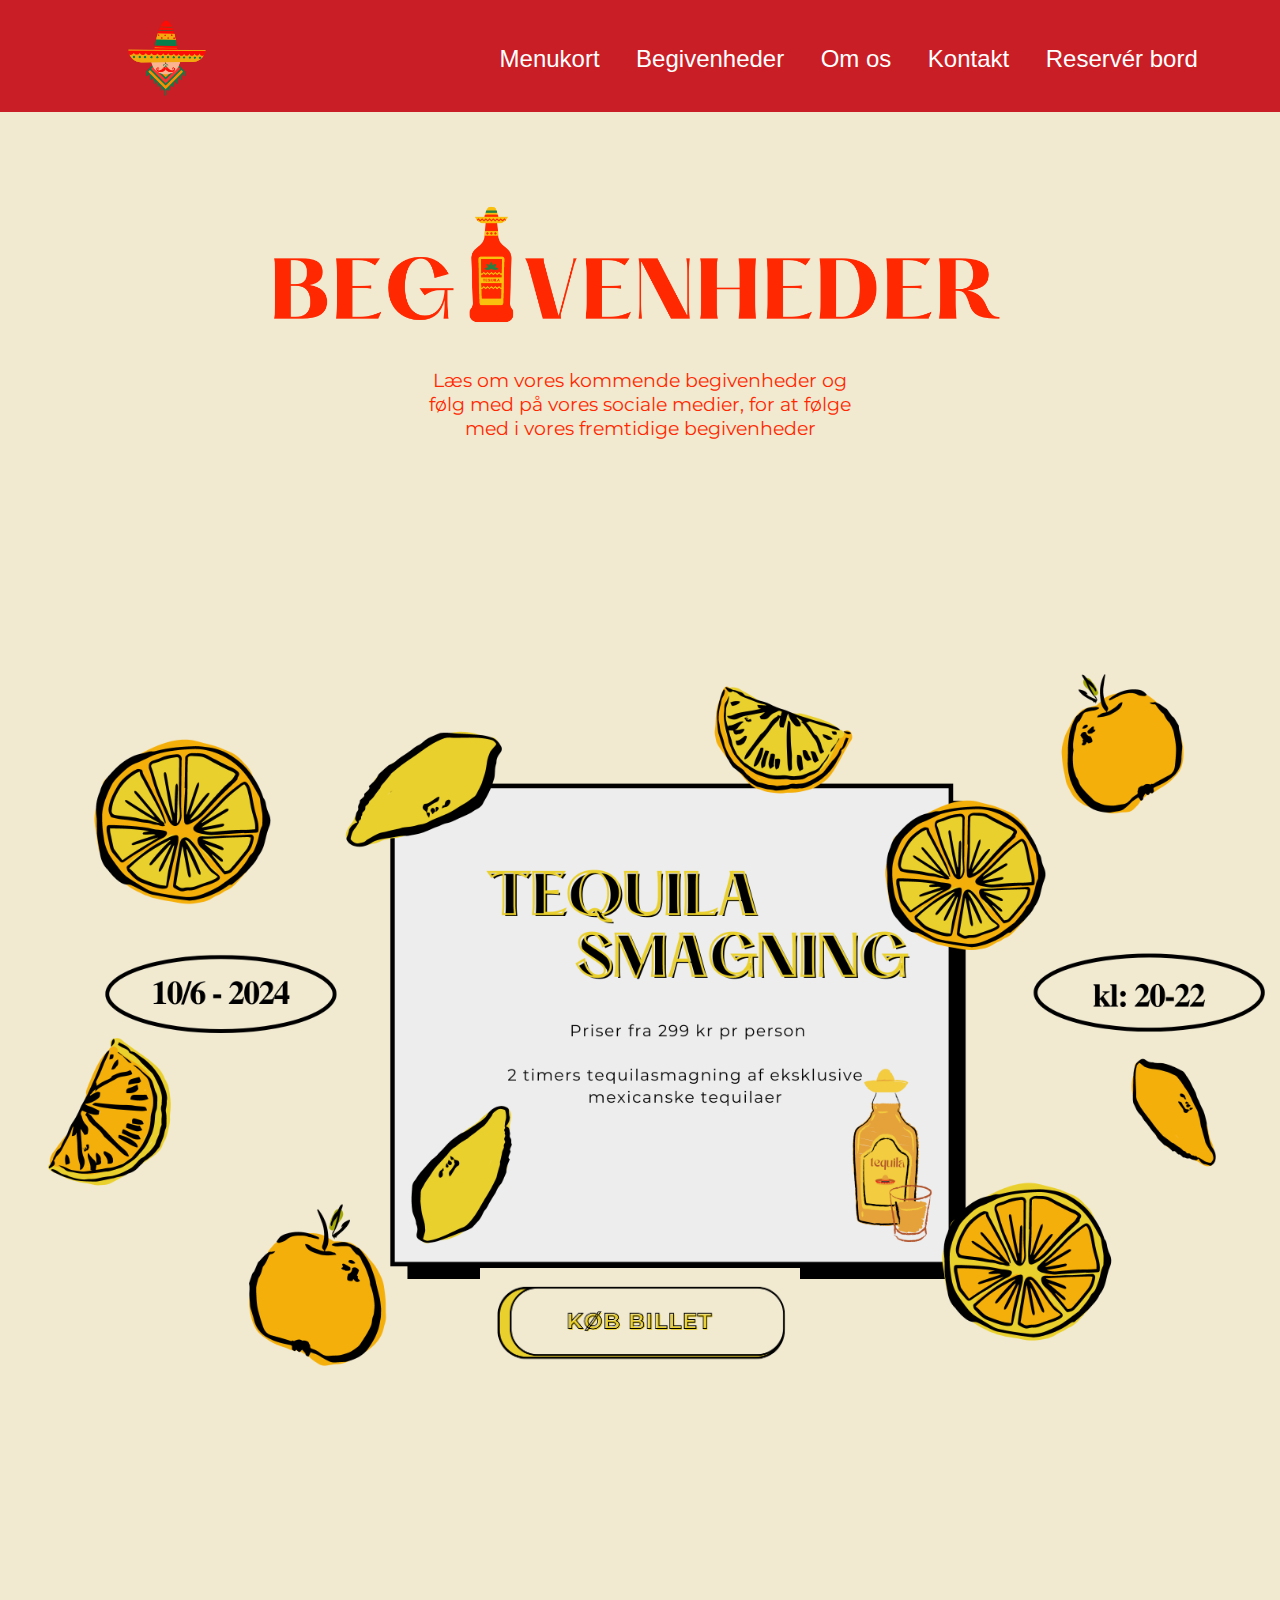
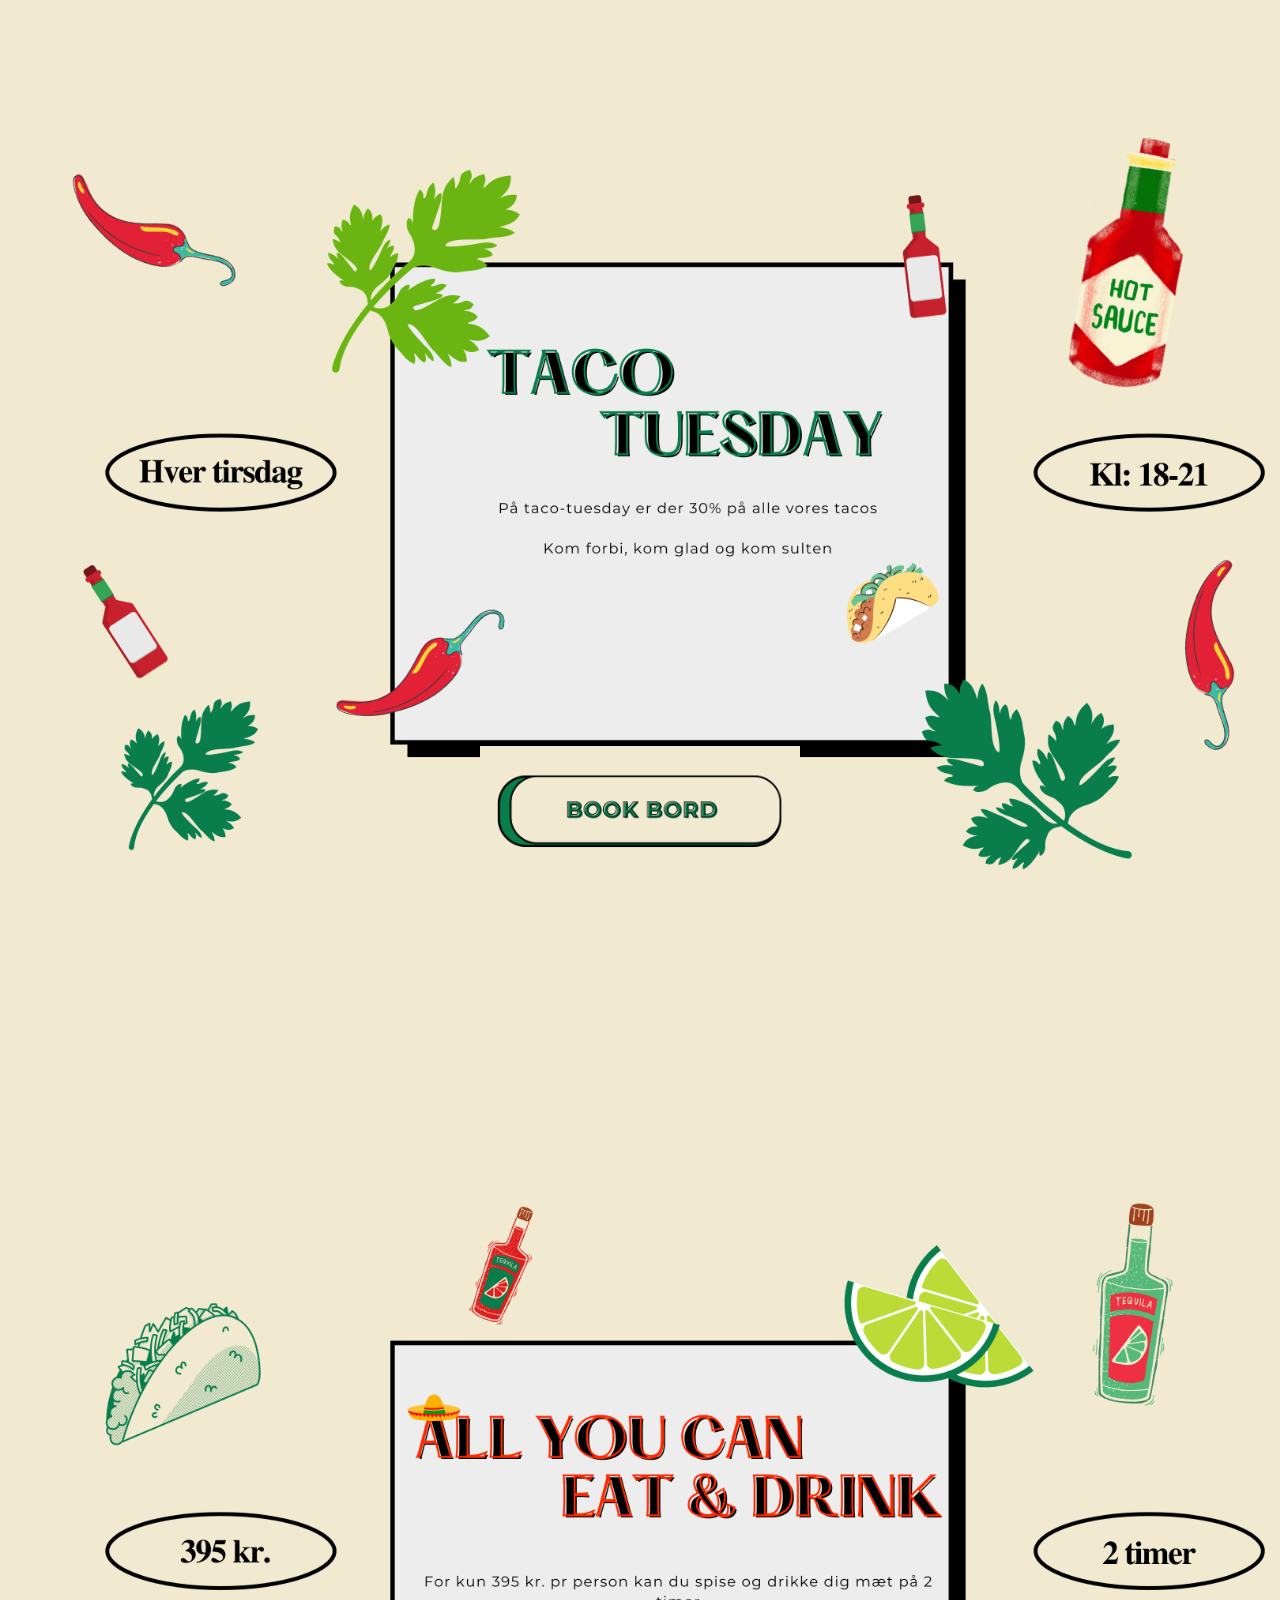
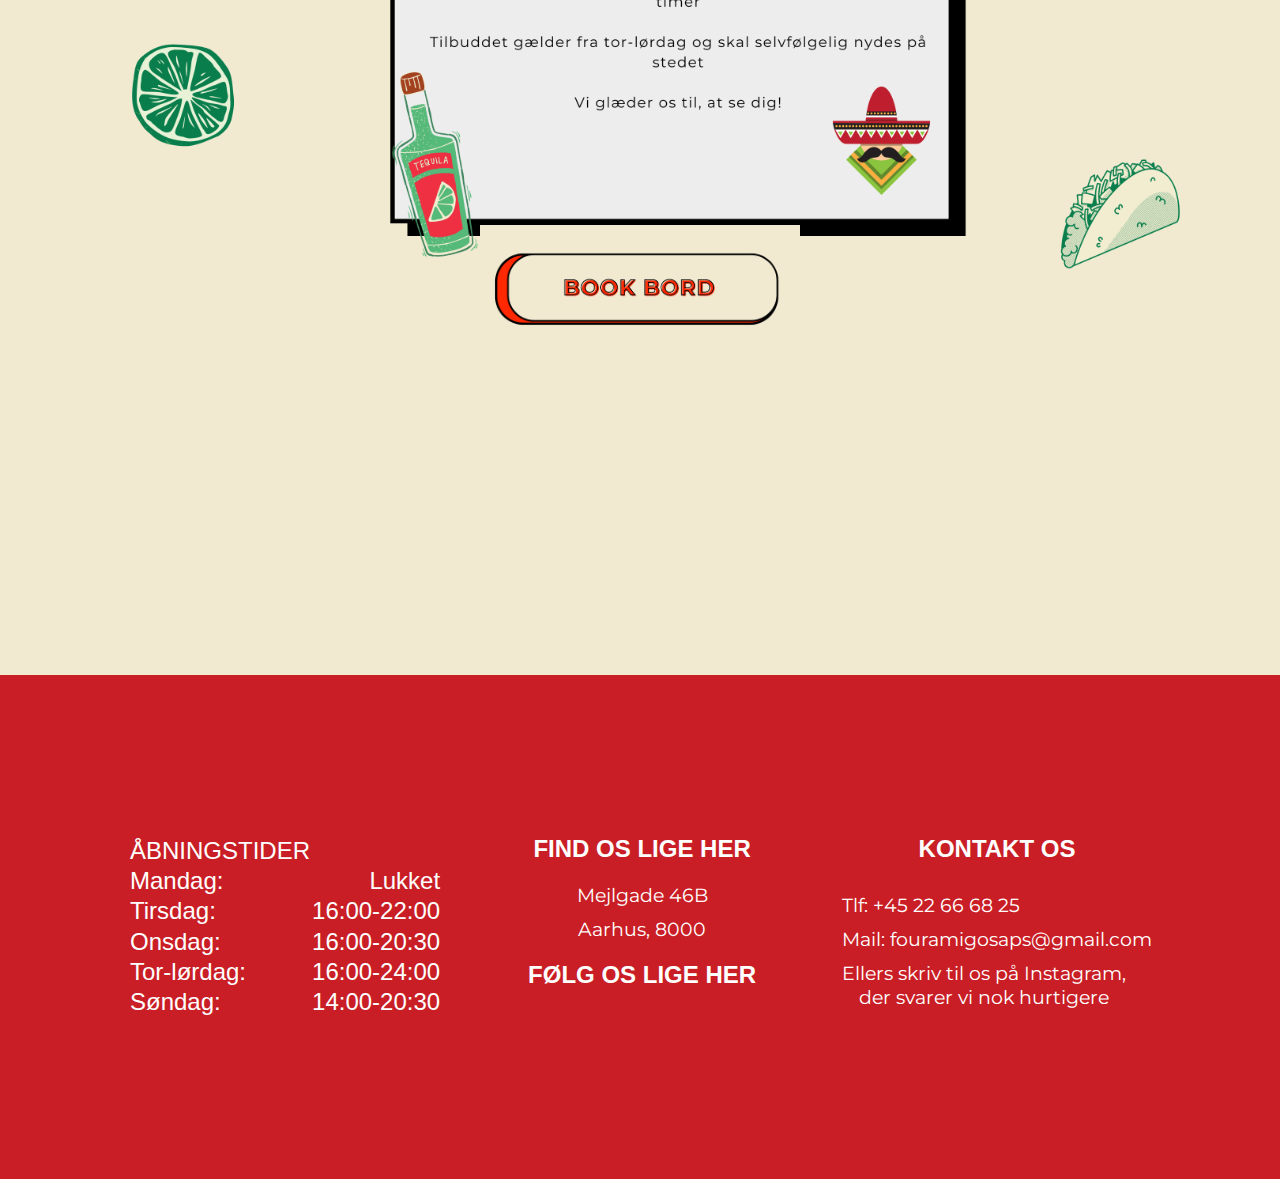
==== commit 77c0d656: "." ====
--- a/begivenheder.html
+++ b/begivenheder.html
@@ -49,15 +49,15 @@
     </ul>
     <figure class="events-boks">
     <img src="img/begivenheder/smagning.webp" alt="Tequila smagning" class="tequila-smagning">
-    <a href="menukort.html">
+    <a href="reservérbord.html">
         <img src="img/knapper/tequilaknap.png" alt="Tequila knap" class="tequila-knap">
     </a>
     <img src="img/begivenheder/tuesday.webp" alt="Taco tuesday" class="taco-tuesday">
-    <a href="menukort.html">
+    <a href="reservérbord.html">
         <img src="img/knapper/tacoknap.png" alt="Taco tuesday knap" class="taco-knap">
     </a>
     <img src="img/begivenheder/allyou.webp" alt="All you can eat" class="all-you-can-eat">
-    <a href="menukort.html">
+    <a href="reservérbord.html">
         <img src="img/knapper/eatknap.png" alt="All you can eat knap" class="eat-knap">
     </a>
     </figure>
--- a/css/style.css
+++ b/css/style.css
@@ -38,6 +38,7 @@
     margin-top: -2.5rem;
     cursor: pointer;
     background-color: #c91e25;
+    transition: 0.3s ease;
 }
 
 /* Fjerner streger under mine menupunkter, samt ændre farven på teksten */
@@ -78,6 +79,15 @@
 /* Gør så mine punkter i hamburgermenuen ikke er synlige */
 .menu {
     display: none;
+}
+
+#logo {
+    transition: transform 0.3s ease-in-out;
+}
+
+/* Drejningseffekt ved hover */
+#logo.rotate {
+    transform: rotate(360deg);
 }
 
 /* Menukort styling begynder her */ 
@@ -225,6 +235,7 @@
     display: flex;
     flex-direction: row;
     justify-content: space-evenly;
+    list-style-type: none;
 }
 
 /* Styler ikonerne, samt giver effekt når man holder over dem */
@@ -234,6 +245,7 @@
     background-color: #f1ead1;
     margin: 1rem;
     color: #c91e25;
+    transition: 0.3s ease;
 }
 
 /* Gør så de bliver større når man holder over ikonerne */
@@ -303,19 +315,29 @@
     justify-content: center;
     align-items: center;
     text-align: center;
+    margin-top: -3rem;
 }
 
 /* Ændre størrelsen på billerne, samt sætter giver dem padding top, så de får mere afstand til elementerne over dem */
-img.om-os-billeder {
-    margin-top: 20rem;
-    height: 15rem;
+.om-os-overskrift {
+    width: 100%;
+    height: auto;
 }
 
 /* Gør så billedet af personerne strækker sig til hele 100% af bredden. Samt giver padding top */
 .personerne {
-    padding-top: 5rem;
     width: 100%;
     height: auto;
+    margin-top: 5rem;
+    padding-bottom: 2rem;
+}
+
+article h5 {
+    color: #ff2800;
+    font-size: 1.5rem;  
+    font-family: "Montserrat", sans-serif;
+    padding: 1rem;
+    max-width: 60%;
 }
 
 /* Sætter i flexbox, samt ændre margin og padding */
@@ -323,7 +345,7 @@
     display: flex;
     align-items: flex-start;
     margin-left: 20%;
-    margin-right: 20%;
+    margin-right: 10%;
     padding-top: 20rem;
     padding-bottom: 5rem;
 }
@@ -355,6 +377,7 @@
 /* Sætter afstand mellem teksten under og det over */
 .tekst-under {
     margin-top: 10px;
+    max-width: 100%;
 }
 
 /* styling af boks1-container h3 */
@@ -404,7 +427,7 @@
 
 .tekst-under2 {
     margin-top: 10px;
-    max-width: 60%;
+    max-width: 80%;
 }
 
 .boks2-container h3 {
@@ -426,7 +449,7 @@
     display: flex;
     align-items: flex-start;
     margin-left: 20%;
-    margin-right: 20%;
+    margin-right: 10%;
     padding-top: 10rem;
     padding-bottom: 5rem;
 }
@@ -451,7 +474,7 @@
     width: 5rem;
 }
 
-.tekst-under2 {
+.tekst-under3 {
     margin-top: 10px;
 }
 
@@ -494,7 +517,7 @@
 
 /* Gør så illustrationen på forsiden dækker hele skærmen i bredden */
 img.forside-illustration {
-    max-width: 100%;
+    max-width: 70%;
     padding: 0;
 }
 
@@ -503,6 +526,7 @@
     color: #ff2800;
     font-size: 4rem;  
     font-family: "Montserrat", sans-serif;
+    padding-top: 5rem;
 }
 
 /* Styling af min aside p */
@@ -526,7 +550,7 @@
 
 /* Styling af mexi-hatten, samt sætter den til absolute så jeg kan rykke med den over de andre elementer uden det påvirker dem */
 img.mexi-hat {
-    height: 10rem;
+    height: 15%;
     position: absolute;
     margin-left: 70%;
     transform: rotate(10deg);
@@ -548,17 +572,17 @@
 
 /* Samme som mexi-hatten ovenover lidt oppe */
 img.mexi-flaske{
-    height: 20rem;
+    height: 30%;
     position: absolute;
-    margin-left: -35rem;
+    margin-left: -25rem;
     transform: rotate(-30deg);
     margin-top: -5rem;
 }
 
 /* Styling af knappen, samt sætter effekt når man holder over den */
 img.menukort-knap {
-    height: 25rem;
-    margin-top: 25px;
+    height: 4rem;
+    margin-top: 50px;
     transition: 0.3s ease;
 }
 
@@ -601,7 +625,7 @@
     background-color: white;
     border: 5px solid #000;
     height: 5rem;
-    width: 20rem;
+    width: 15rem;
     margin-top: 10px;
     margin-left: 10px;
     display: flex;
@@ -609,7 +633,7 @@
     align-items: center;
     text-align: center;
     color: #ff2800;
-    font-size: 1.5rem;  
+    font-size: 1.2rem;  
     font-family: "Montserrat", sans-serif;
 }
 
@@ -625,6 +649,7 @@
     justify-content: space-evenly;
     margin-right: 10%;
     margin-left: 20rem;
+    max-width: 100%;
 }
 
 /* Sætter billedsektionen i display grid så den viser 3 billeder og gør det 1 gang. Sætter margin left og right 10% så de ikke går helt ud til kanten */
@@ -686,6 +711,13 @@
 
 /* Styling af reservér bord siden */
 /* Sætter siden i flexbox */
+
+.reserver-boks {
+    display: flex;
+    flex-direction: row;
+    align-items: center;
+    justify-content: center;
+}
 .error {
     display: flex;
     flex-direction: column;
@@ -693,12 +725,14 @@
 
 /* Gør så billedet fylder 100% af bredden */
 .error404 {
-    width: 100%;
+    width: 80%;
     height: auto;
-}
+    padding: 10rem;
+}
+
 /* Samme som over + jeg tilføjer en effekt når man holder over knappen */
 .error404-knap {
-    width: 100%;
+    width: 60%;
     height: auto;
     transition: 0.3s ease;
 }
@@ -706,6 +740,11 @@
 /* Gør så knappen bliver større ved hover */
 .error404-knap:hover {
     transform: scale(1.1);
+}
+
+.error404-tekst {
+    width: 40%;
+    height: auto;
 }
 
 /* Styling af footer */ 
@@ -755,6 +794,7 @@
     cursor: pointer;
     background-color: #c91e25;
     color: #ffffff;
+    transition: 0.3s ease;
 }
 
 /* Sætter hover effekt på */ 
@@ -788,6 +828,7 @@
     text-align: left;
     font-size: 1.5rem;
     background-color: #c91e25;
+    font-weight: 100;
 }
 
 /* Styler teksten til højre */
@@ -968,6 +1009,8 @@
 
     /* Styling af Om os */
     /* Sætter boks1-container i flex direction column fremfor row, så det ser bedre ud på mindre skærme */
+
+
     .boks1-container {
         flex-direction: column;
         align-items: center;
@@ -1030,7 +1073,7 @@
     }
 
     /* Styling af Forside */ 
-    /* Sætter i felx wrap */
+    /* Sætter i flex wrap */
     .container2 {
         display: flex;
         flex-wrap: wrap;
@@ -1049,6 +1092,12 @@
     .maps-boks {
         max-width: 100%;
         margin: 0;
+    }
+
+    img.mexi-flaske {
+        height: 10rem;
+        margin-left: -12.5rem;
+        margin-top: -1rem;
     }
 
     /* Styling af footer */ 
@@ -1110,8 +1159,21 @@
 
     /* Styling af om os */
     /* Styling af om-os-overskrift størrelse */
-    .om-os-overskrift {
+    .nye-amigos{
         height: 8rem;
+        margin: 0;
+    }
+
+    article h5 {
+        color: #ff2800;
+            font-size: 1rem;  
+            font-family: "Montserrat", sans-serif;
+            padding: 1rem;
+            max-width: 80%;
+    }
+
+    .boks1-container {
+        padding-top: 10rem;
     }
 
     /* Ændre størrelsen på billedet */
@@ -1171,7 +1233,7 @@
 
     /* Ændre menukort-knap størrelse */
     img.menukort-knap {
-        height: 5rem;
+        height: 3rem;
     }
 
     /* Ændre størrelsen på h3 */
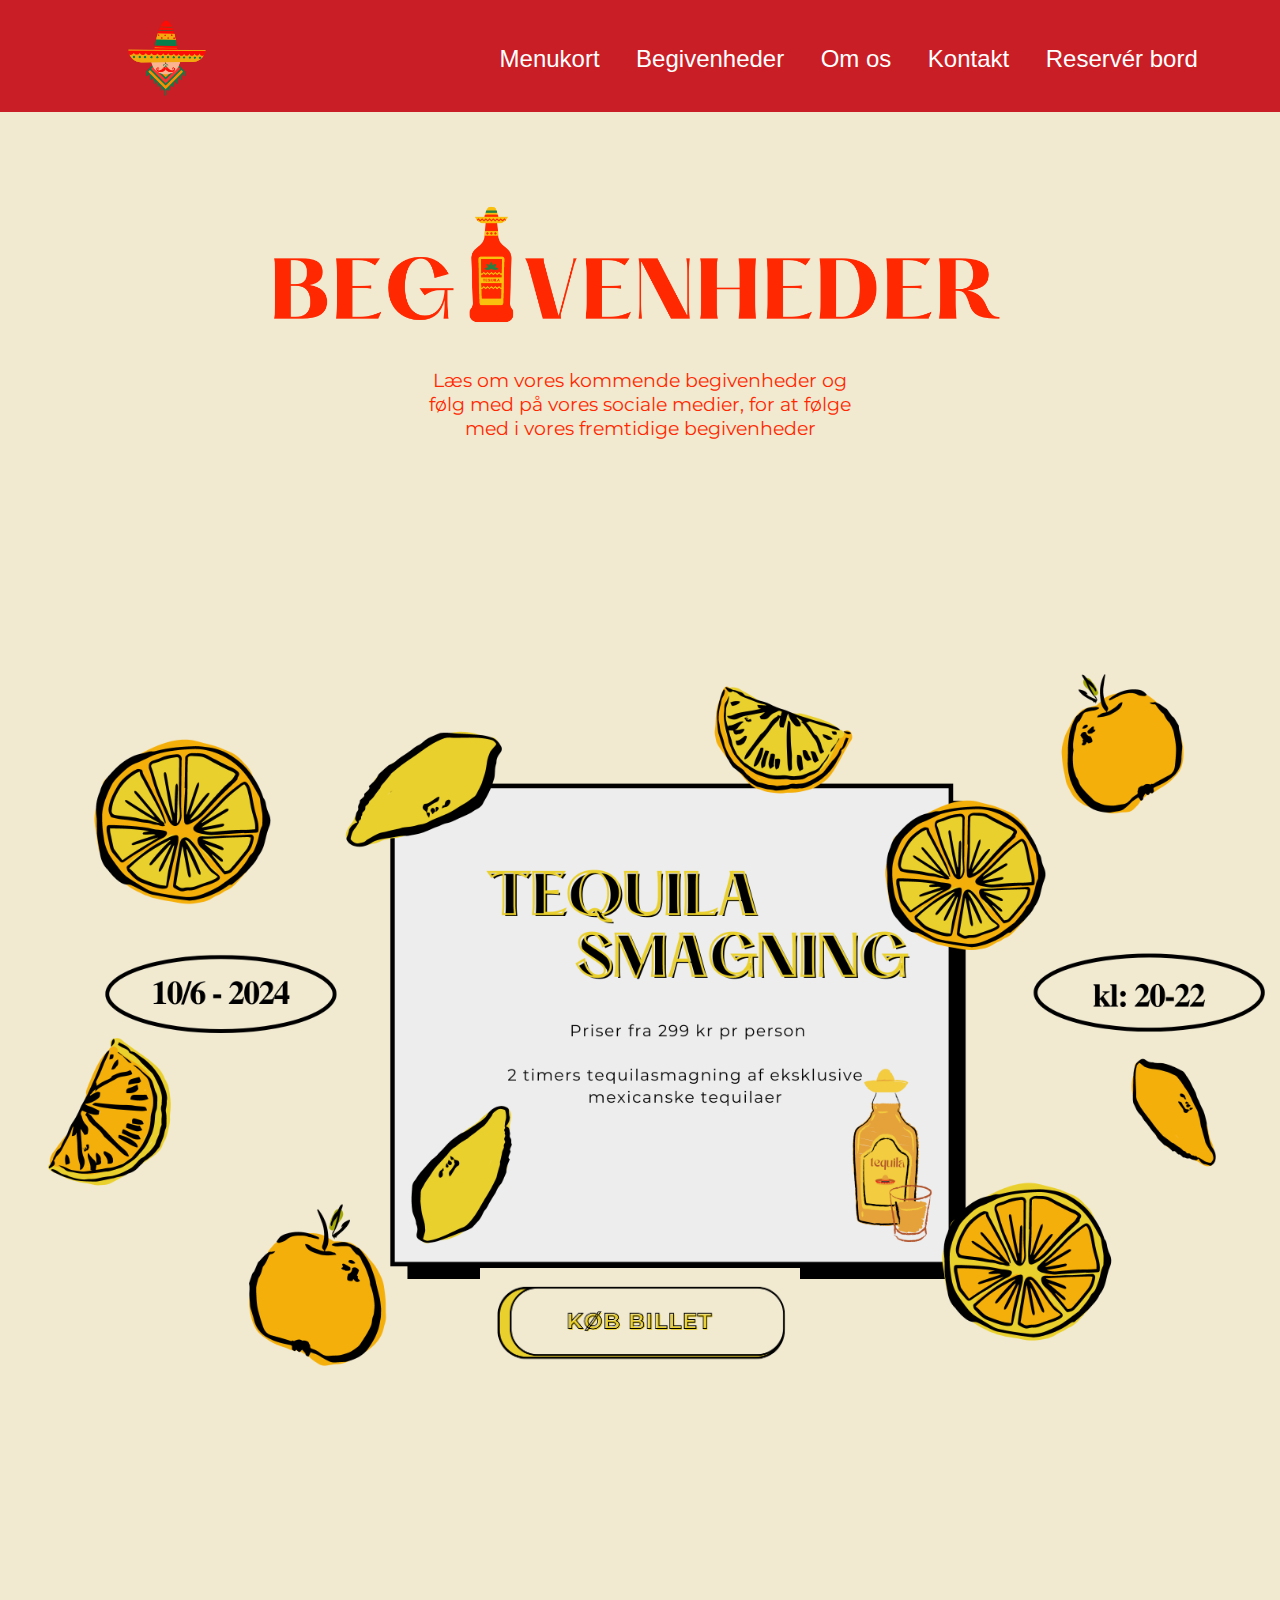
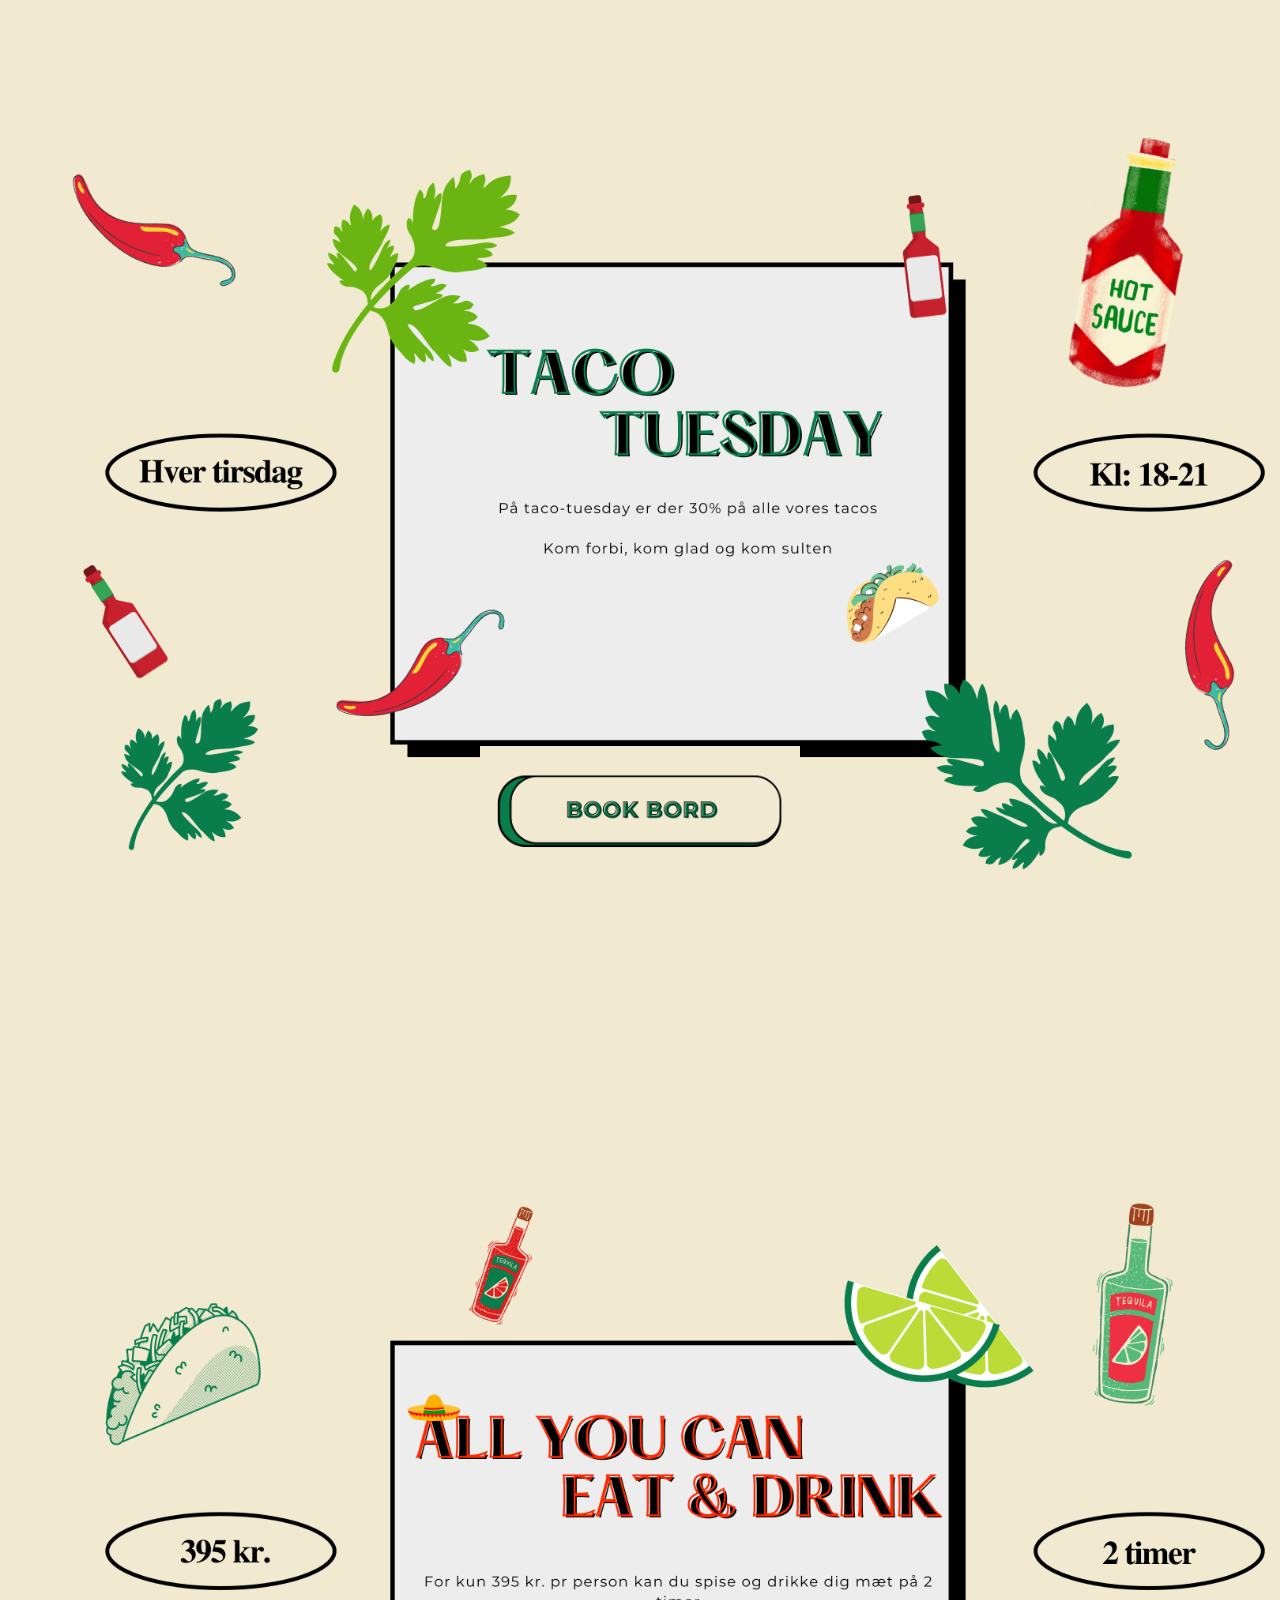
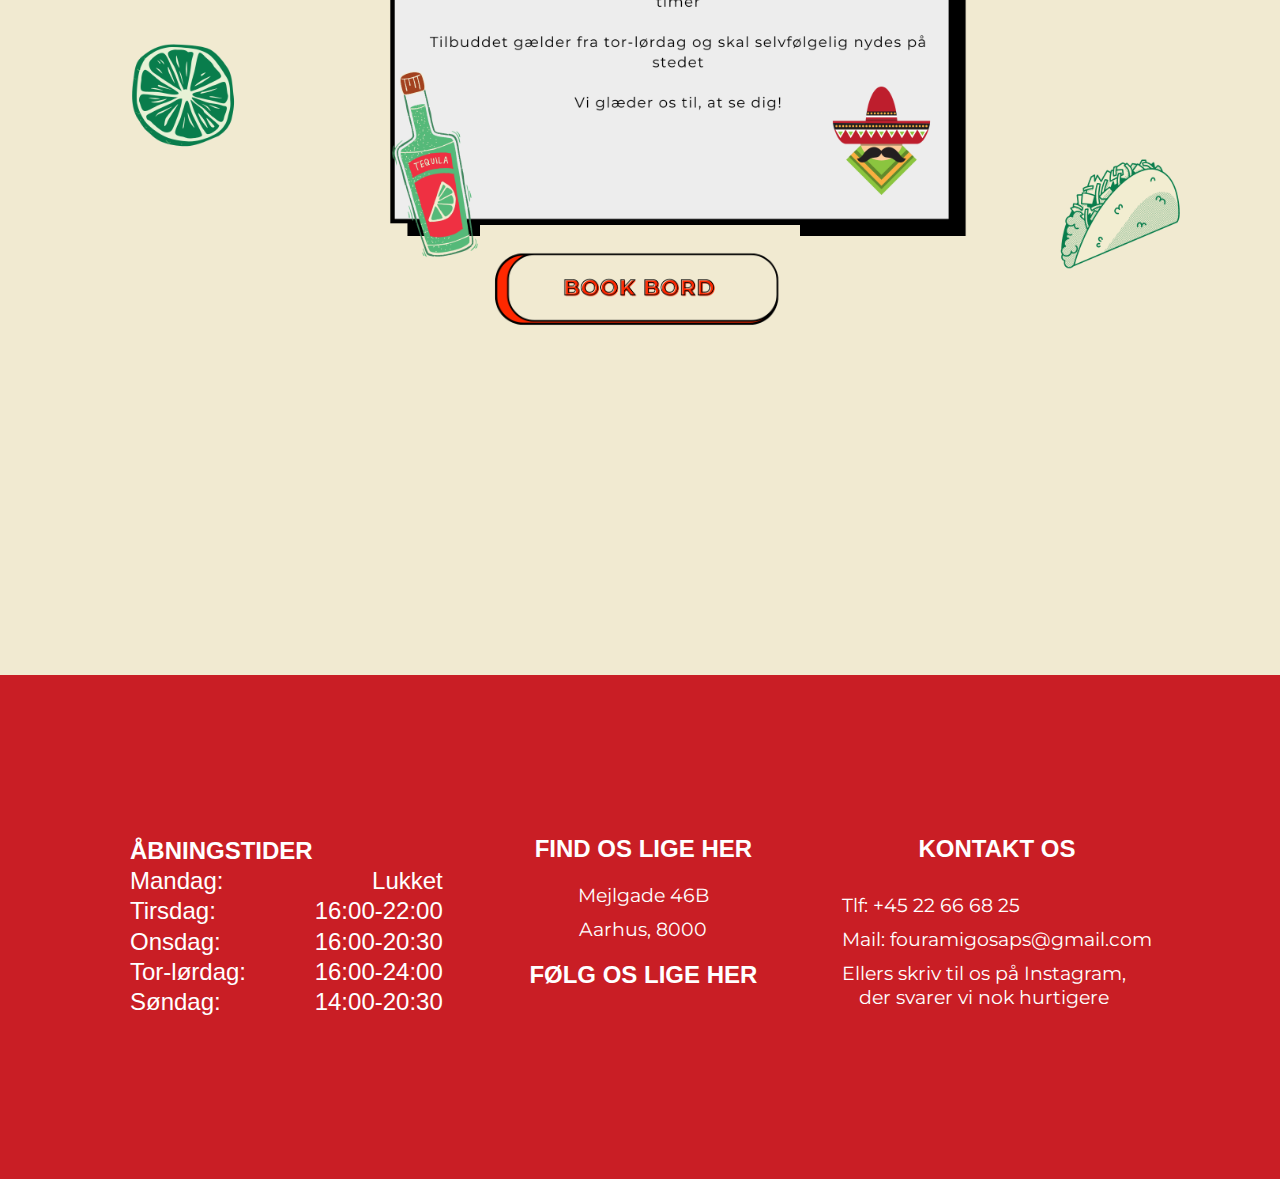
==== commit 8215a808: "Javascript" ====
--- a/begivenheder.html
+++ b/begivenheder.html
@@ -13,7 +13,7 @@
 <body>
 <header>
     <nav> 
-        <a href="index.html" class="logo"><img src="img/elementer/logoamigo.webp" alt="logo"></a>
+        <a href="index.html" class="logo"><img src="img/elementer/logoamigo.webp" alt="logo" id="shakeLogo"></a>
         <div class="menu">
             <ul>
                 <li><a href="index.html">Hjem</a></li>
--- a/css/style.css
+++ b/css/style.css
@@ -90,8 +90,32 @@
     transform: rotate(360deg);
 }
 
+
+
 /* Menukort styling begynder her */ 
 /* Main */
+
+.billede-boks {
+    display: flex;
+    flex-direction: row;
+    align-items: center;
+    justify-content: center;
+    text-align: center;
+    gap: 25px;
+}
+img.menukort-billeder {
+    height: 5rem;
+    width: auto;
+    margin-top: 4rem;
+}
+
+img.menukort-billeder2 {
+    height: 8rem;
+    width: auto;
+    margin-top: 4rem;
+}
+
+
 figure {
     display: flex;
     justify-content: center;
@@ -340,13 +364,23 @@
     max-width: 60%;
 }
 
+.mød-amigos {
+    display: flex;
+    justify-content: center;
+    align-items: center;
+    padding-top: 10rem;
+    color: #ff2800;
+    font-size: 2rem;
+    font-family: "Montserrat", sans-serif;
+}
+
 /* Sætter i flexbox, samt ændre margin og padding */
 .boks1-container {
     display: flex;
     align-items: flex-start;
     margin-left: 20%;
     margin-right: 10%;
-    padding-top: 20rem;
+    padding-top: 5rem;
     padding-bottom: 5rem;
 }
 
@@ -476,6 +510,7 @@
 
 .tekst-under3 {
     margin-top: 10px;
+    width: 100%;
 }
 
 .boks3-container h3 {
@@ -491,6 +526,7 @@
         font-family: "Montserrat", sans-serif;
         font-weight: normal;
 }
+
 
 /* Styling af Kontakt */
 /* Gør så scrool-effekten når man klikker på Kontakt er smooth */ 
@@ -532,7 +568,7 @@
 /* Styling af min aside p */
 aside p {
     color: #ff2800;
-    font-size: 2rem;  
+    font-size: 1.5rem;  
     font-family: "Montserrat", sans-serif;
     margin-left: 25%;
     margin-right: 25%;
@@ -582,7 +618,7 @@
 /* Styling af knappen, samt sætter effekt når man holder over den */
 img.menukort-knap {
     height: 4rem;
-    margin-top: 50px;
+    margin-top: 100px;
     transition: 0.3s ease;
 }
 
@@ -854,6 +890,10 @@
     background-color: #c91e25;
 }
 
+.åbningstider .overskrift {
+    font-weight: bold;
+}
+
 
 /* Breakpoint for skærmstørrelse. Som har målene 395px til 1024px */ 
 /* Dermed gælder disse ændringer kun indenfor målene 395px til 1024px */ 
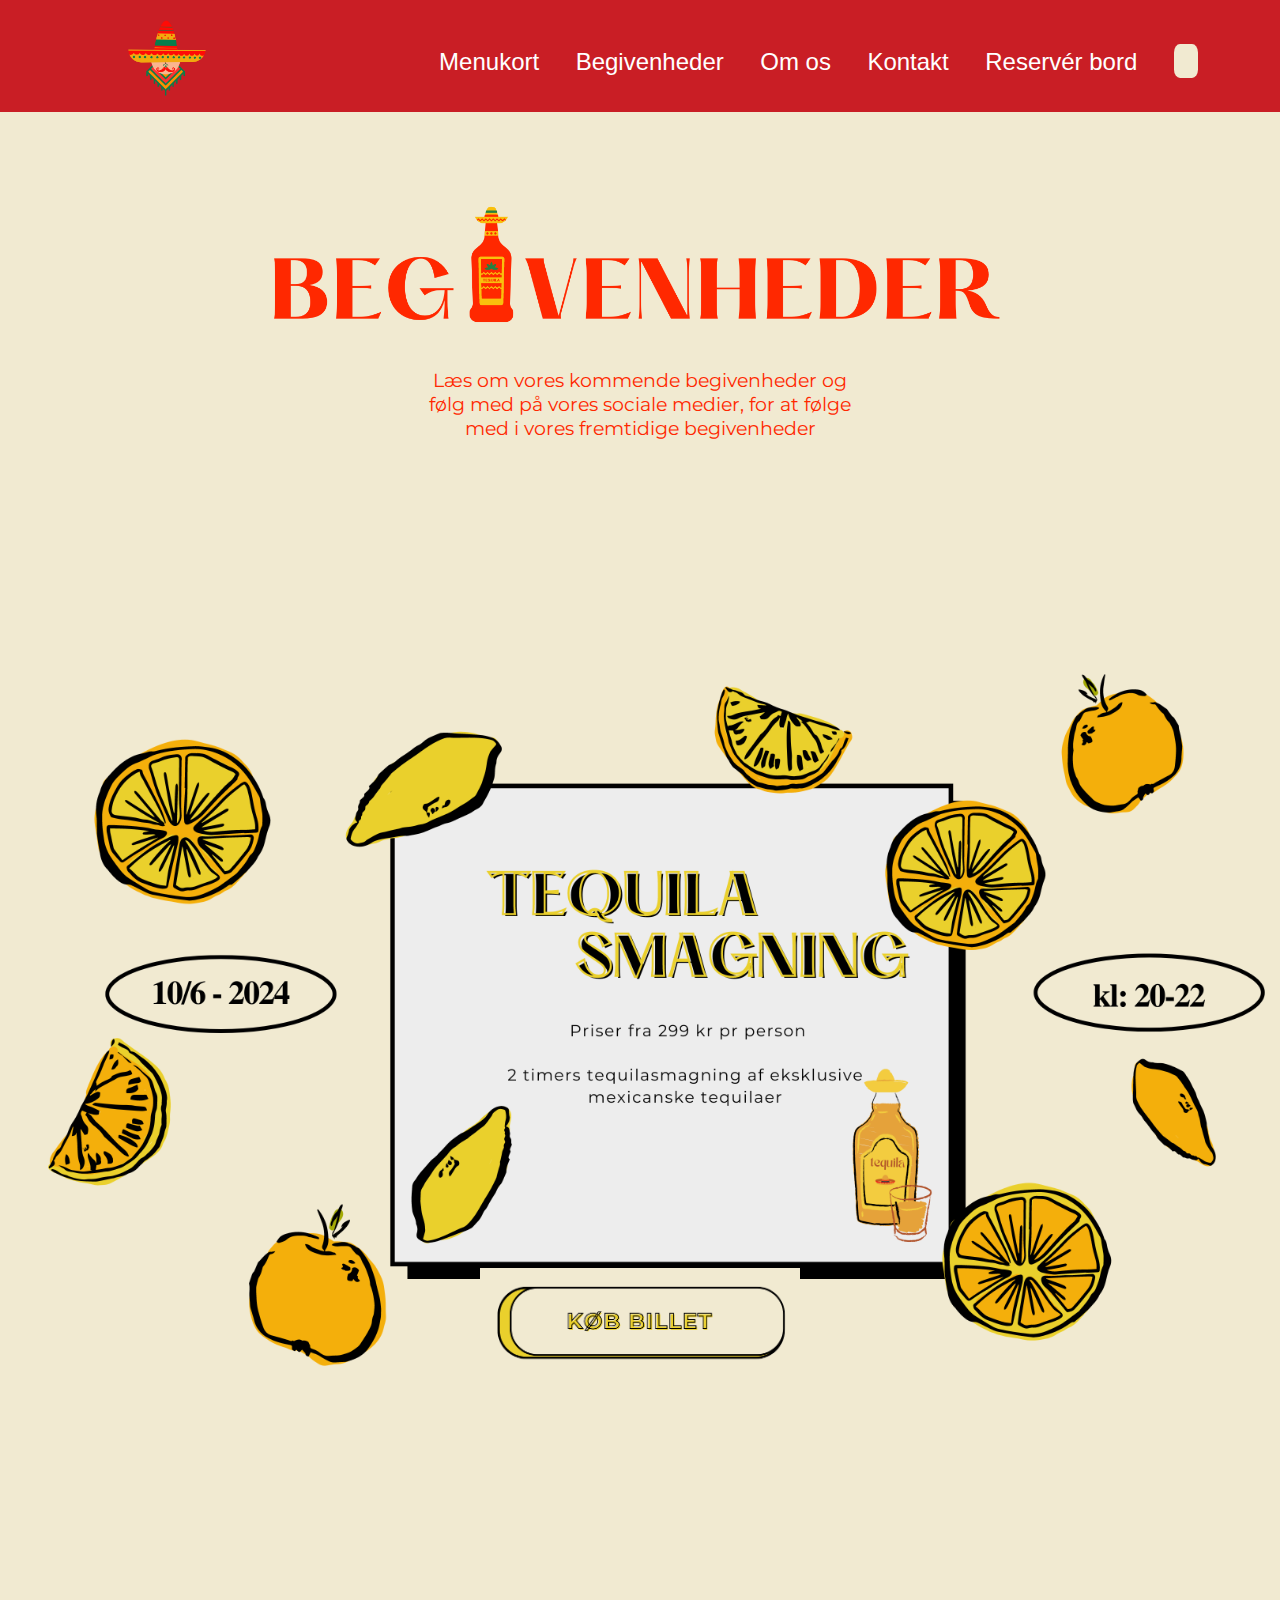
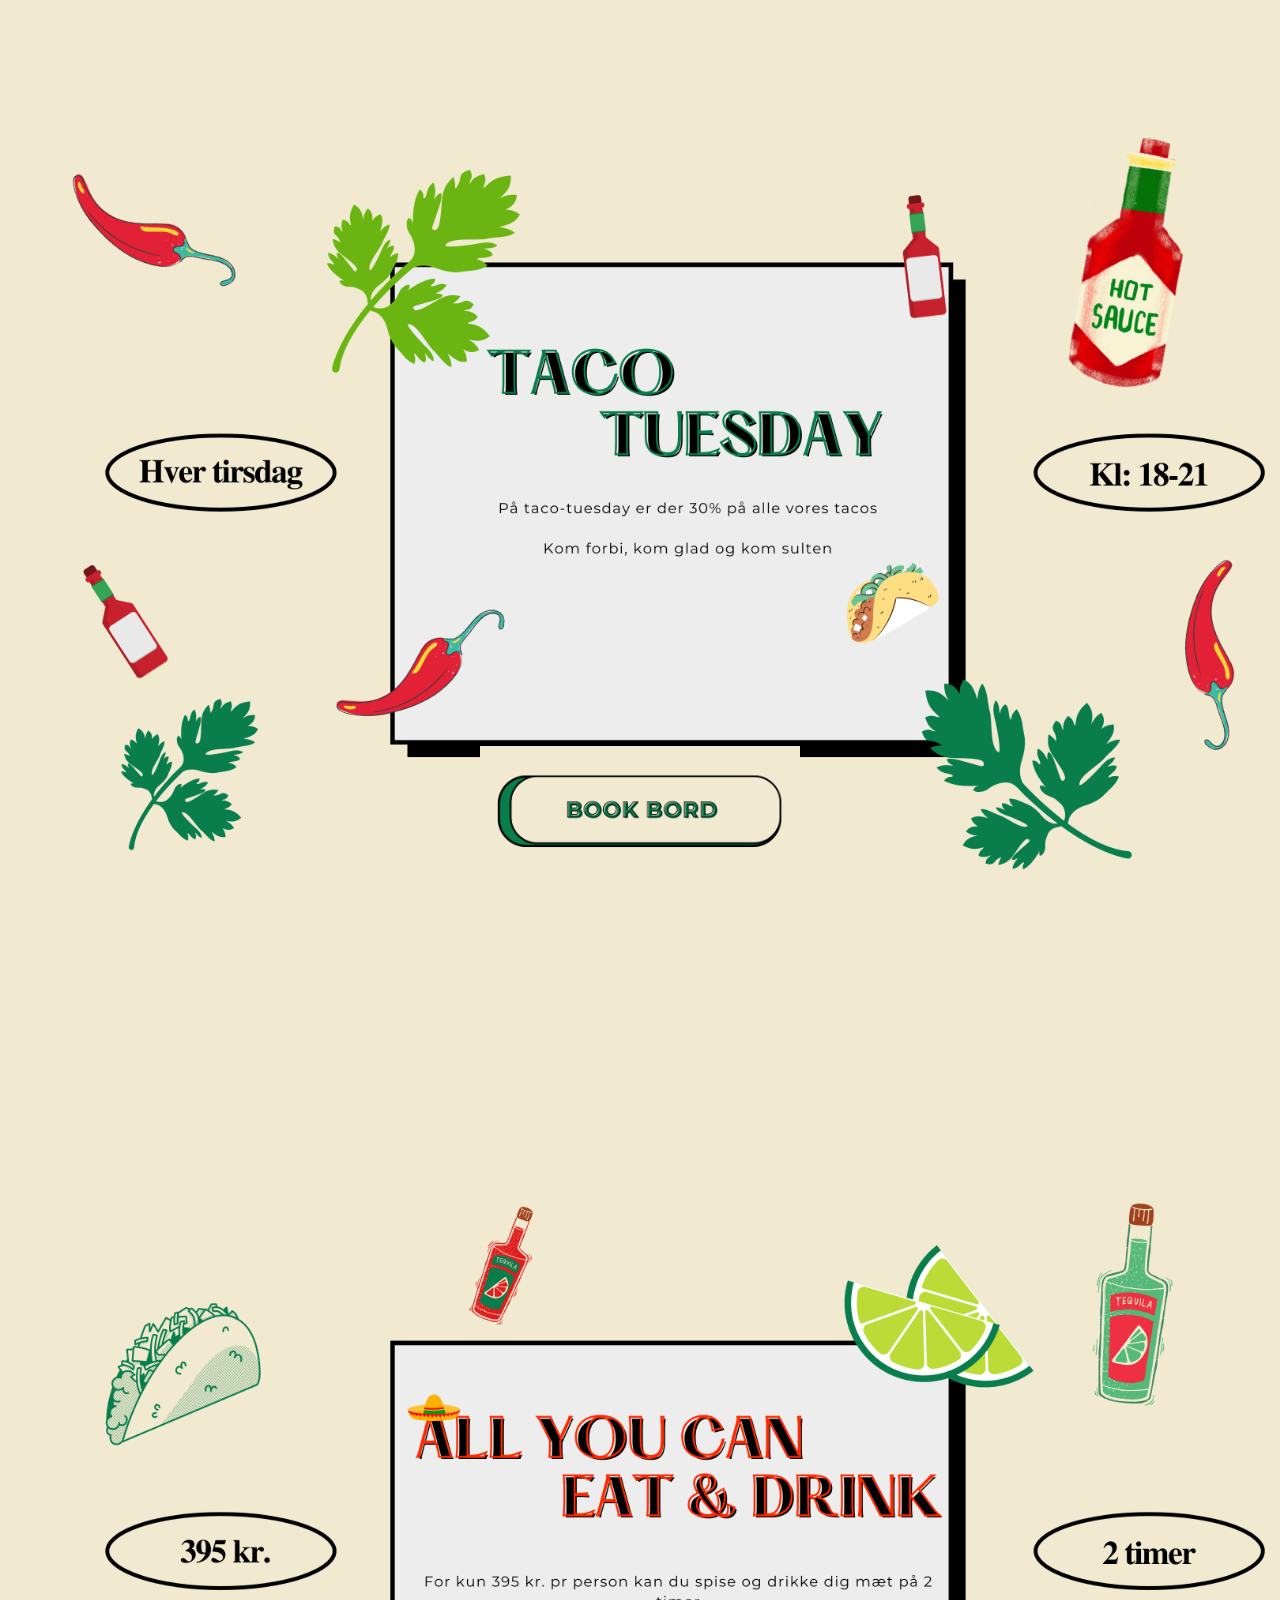
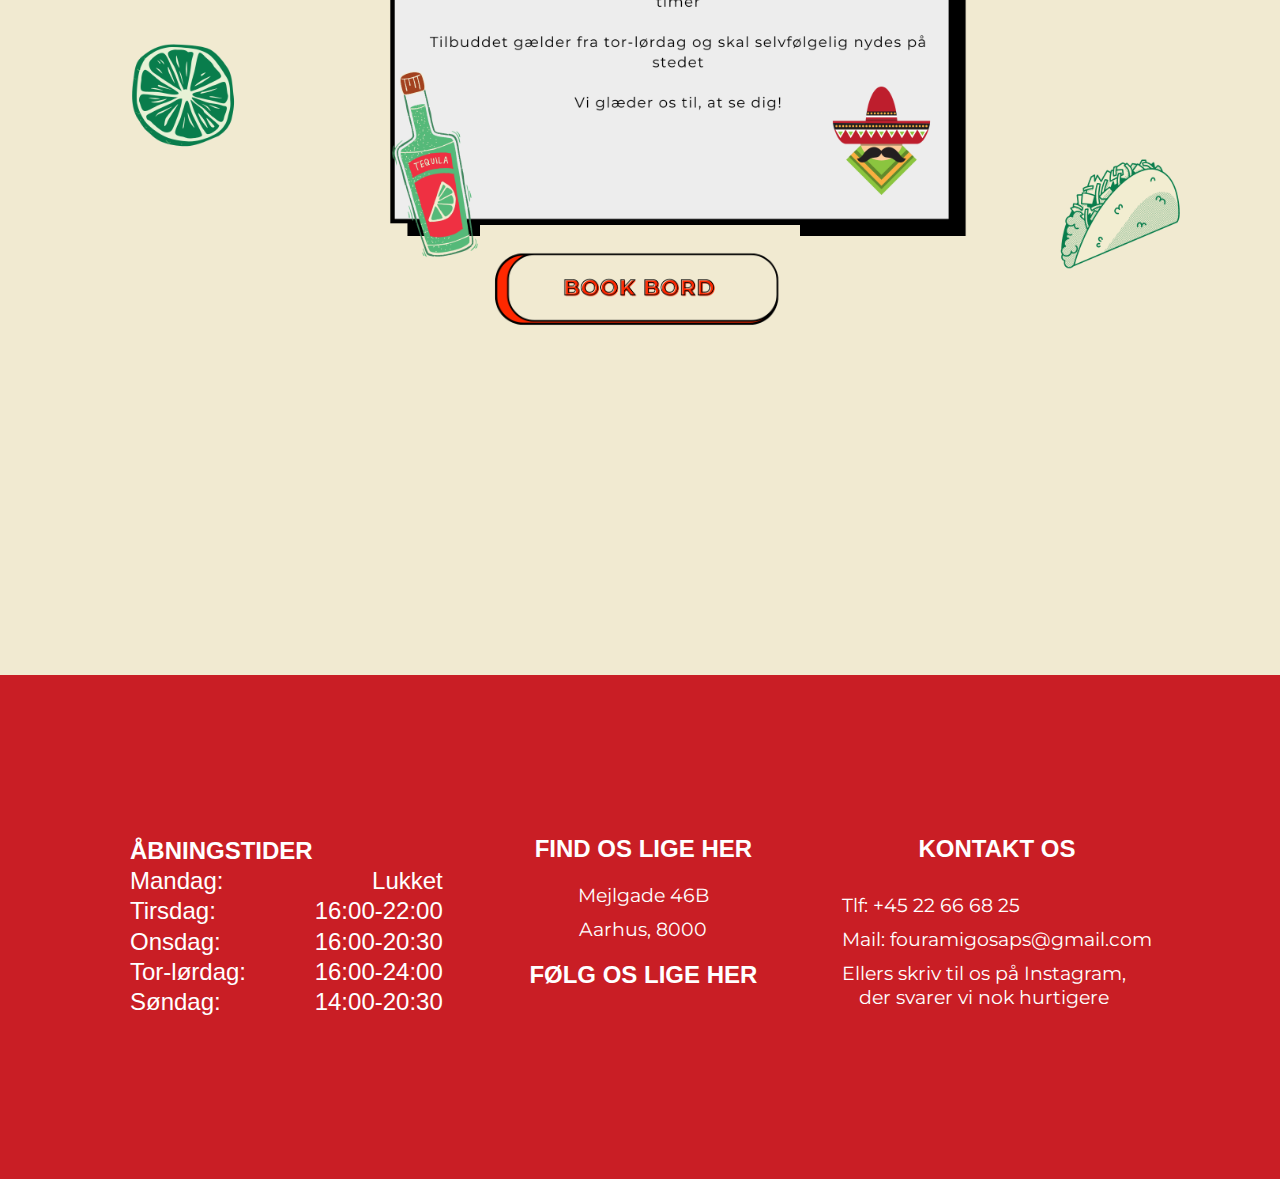
==== commit 88248325: "." ====
--- a/begivenheder.html
+++ b/begivenheder.html
@@ -2,12 +2,16 @@
 <html lang="da">
 <head>
     <meta charset="UTF-8">
+    <meta name="description" content="Four Amigos website">
+    <meta name="keywords" content="Restaurant, Mexicansk mad, aarhus, takeaway,">
+    <meta name="author" content="Anders Flæng, Jonas Boysen">
     <meta name="viewport" content="width=device-width, initial-scale=1.0">
-    <title>Menukort</title>
+    <title>Begivenheder</title>
     <link rel="preconnect" href="https://fonts.googleapis.com">
     <link rel="preconnect" href="https://fonts.gstatic.com" crossorigin>
     <link href="https://fonts.googleapis.com/css2?family=Montserrat:ital,wght@0,100..900;1,100..900&display=swap" rel="stylesheet">
     <link rel="stylesheet" href="https://cdnjs.cloudflare.com/ajax/libs/font-awesome/6.5.1/css/all.min.css" integrity="sha512-DTOQO9RWCH3ppGqcWaEA1BIZOC6xxalwEsw9c2QQeAIftl+Vegovlnee1c9QX4TctnWMn13TZye+giMm8e2LwA==" crossorigin="anonymous" referrerpolicy="no-referrer" />
+    <link rel="icon" type="image/x-icon" href="img/elementer/logoamigo.webp">
     <link rel="stylesheet" href="css/style.css">
 </head>
 <body>
@@ -35,6 +39,12 @@
             <li><a href="omos.html">Om os</a></li>
             <li><a href="#kontakt">Kontakt</a></li>
             <li><a href="reservérbord.html">Reservér bord</a></li>
+            <li><form action="/search" method="get" class="search-form">
+                <input type="text" name="query" placeholder="Søg..." class="search-input">
+                <button type="submit" class="search-button">
+                    <i class="fas fa-search"></i>
+                </button>
+            </form></li>
         </ul>
     </nav>
 </header>
@@ -43,9 +53,9 @@
     <img src="img/elementer/begivenhed.webp" alt="begivenheder" class="begivenheder">
     <h4>Læs om vores kommende begivenheder og følg med på vores sociale medier, for at følge med i vores fremtidige begivenheder</h4>
     <ul class="sociale-medier-begivenheder">
-        <li><a href="#"><i class="fab fa-instagram"></i></a></li>
-        <li><a href="#"><i class="fab fa-facebook"></i></a></li>
-        <li><a href="#"><i class="fab fa-tiktok"></i></a></li>
+        <li><a href="https://www.instagram.com/accounts/disabled/?next=https%3A%2F%2Fwww.instagram.com%2Ffouramigos_aarhus%2F%3F__coig_permdisabled%3D1"><i class="fab fa-instagram"></i></a></li>
+        <li><a href="https://www.facebook.com/profile.php?id=61551904498625&paipv=0&eav=AfamoyEbP_MEvtMJoSgbqMC_1je72vAwoHIvIo7otDcpzqOxMZi79jvDdk7THKStNOQ&_rdr"><i class="fab fa-facebook"></i></a></li>
+        <li><a href="https://www.tiktok.com/@four.amigos03"><i class="fab fa-tiktok"></i></a></li>
     </ul>
     <figure class="events-boks">
     <img src="img/begivenheder/smagning.webp" alt="Tequila smagning" class="tequila-smagning">
@@ -82,9 +92,9 @@
         </ul>
         <h4 class="sociale-medier-h4">FØLG OS LIGE HER</h4>
         <ul class="sociale-medier">
-           <li><a href="#"><i class="fab fa-instagram"></i></a></li>
-            <li><a href="#"><i class="fab fa-facebook"></i></a></li>
-            <li><a href="#"><i class="fab fa-tiktok"></i></a></li>
+           <li><a href="https://www.instagram.com/accounts/disabled/?next=https%3A%2F%2Fwww.instagram.com%2Ffouramigos_aarhus%2F%3F__coig_permdisabled%3D1" title="Besøg vores instragram"><i class="fab fa-instagram"></i></a></li>
+            <li><a href="https://www.facebook.com/profile.php?id=61551904498625&paipv=0&eav=AfamoyEbP_MEvtMJoSgbqMC_1je72vAwoHIvIo7otDcpzqOxMZi79jvDdk7THKStNOQ&_rdr" title="Besøg vores facebook"><i class="fab fa-facebook"></i></a></li>
+            <li><a href="https://www.tiktok.com/@four.amigos03"><i class="fab fa-tiktok" title="Besøg vores tiktok"></i></a></li>
         </ul>
     </div>
     <div class="kontakt-boks">
--- a/css/style.css
+++ b/css/style.css
@@ -85,12 +85,70 @@
     transition: transform 0.3s ease-in-out;
 }
 
-/* Drejningseffekt ved hover */
-#logo.rotate {
-    transform: rotate(360deg);
-}
-
-
+@keyframes rotateBackAndForth {
+    0% {
+        transform: rotate(0deg);
+    }
+    25% {
+        transform: rotate(15deg);
+    }
+    75% {
+        transform: rotate(-15deg);
+    }
+    100% {
+        transform: rotate(0deg);
+    }
+}
+
+#shakeLogo.rotating {
+    animation: rotateBackAndForth 2s linear infinite;
+}
+
+#shakeLogo.rotating-right {
+    animation: rotateRight 2s linear infinite;
+}
+
+#shakeLogo.rotating-left {
+    animation: rotateLeft 2s linear infinite;
+}
+
+.search-form {
+    position: relative;
+    border-radius: 25%;
+}
+
+.search-input {
+    padding: 0.5em;
+    border: 1px solid #000;
+    border-radius: 4px;
+    outline: none;
+    font-size: 1em;
+    width: 0;
+    opacity: 0;
+    transition: width 0.3s ease, opacity 0.3s ease;
+    position: absolute;
+    right: 0;
+}
+
+.search-button {
+    background: none;
+    border: none;
+    cursor: pointer;
+    font-size: 1.5rem;
+    padding: 0.5em;
+    color: #c91e25;
+}
+
+.search-form:hover .search-input,
+.search-input:focus {
+    width: 200px;
+    opacity: 1;
+}
+
+.search-form:hover .search-button,
+.search-input:focus + .search-button {
+    color: #c91e25;
+}
 
 /* Menukort styling begynder her */ 
 /* Main */
@@ -362,6 +420,7 @@
     font-family: "Montserrat", sans-serif;
     padding: 1rem;
     max-width: 60%;
+    font-weight: 400;
 }
 
 .mød-amigos {
@@ -371,6 +430,10 @@
     padding-top: 10rem;
     color: #ff2800;
     font-size: 2rem;
+    font-family: "Montserrat", sans-serif;
+}
+
+.mød-amigos h3 {
     font-family: "Montserrat", sans-serif;
 }
 
@@ -756,19 +819,19 @@
 }
 .error {
     display: flex;
-    flex-direction: column;
+    flex-direction: column; 
 }
 
 /* Gør så billedet fylder 100% af bredden */
 .error404 {
-    width: 80%;
+    width: 70%;
     height: auto;
-    padding: 10rem;
+    padding-bottom: 2rem;
 }
 
 /* Samme som over + jeg tilføjer en effekt når man holder over knappen */
 .error404-knap {
-    width: 60%;
+    width: 40%;
     height: auto;
     transition: 0.3s ease;
 }
@@ -779,7 +842,7 @@
 }
 
 .error404-tekst {
-    width: 40%;
+    width: 20%;
     height: auto;
 }
 
@@ -1054,6 +1117,8 @@
     .boks1-container {
         flex-direction: column;
         align-items: center;
+        margin-left: 20%;
+        margin-right: 20%;
     }
     
     /* Fjerner margin fra billedet */
@@ -1094,9 +1159,12 @@
     .tekst-under2 {
         max-width: 100%;
     }
+
     .boks3-container {
         flex-direction: column;
         align-items: center;
+        margin-left: 20%;
+        margin-right: 20%;
     }
 
     .william-illustration {
@@ -1138,6 +1206,24 @@
         height: 10rem;
         margin-left: -12.5rem;
         margin-top: -1rem;
+    }
+
+    h1 {
+        font-size: 2rem;  
+        margin-left: 10%;
+        margin-right: 10%;
+    }
+
+      /* Styler billeder-overskrift h3 */
+      .billede-overskrift h3 {
+        font-size: 2rem;
+        margin-left: 10%;
+        margin-right: 10%;
+    }
+    
+    /* Styler billede-overskrift h5 */ 
+        .billede-overskrift h5 {
+        font-size: 1.5rem;
     }
 
     /* Styling af footer */ 
@@ -1302,6 +1388,11 @@
         display: flex;
         flex-direction: column;
     }
-}
-
-
+
+    /* Styling af reservation */
+    img.error404 {
+        width: 100%;
+    }   
+}
+
+
